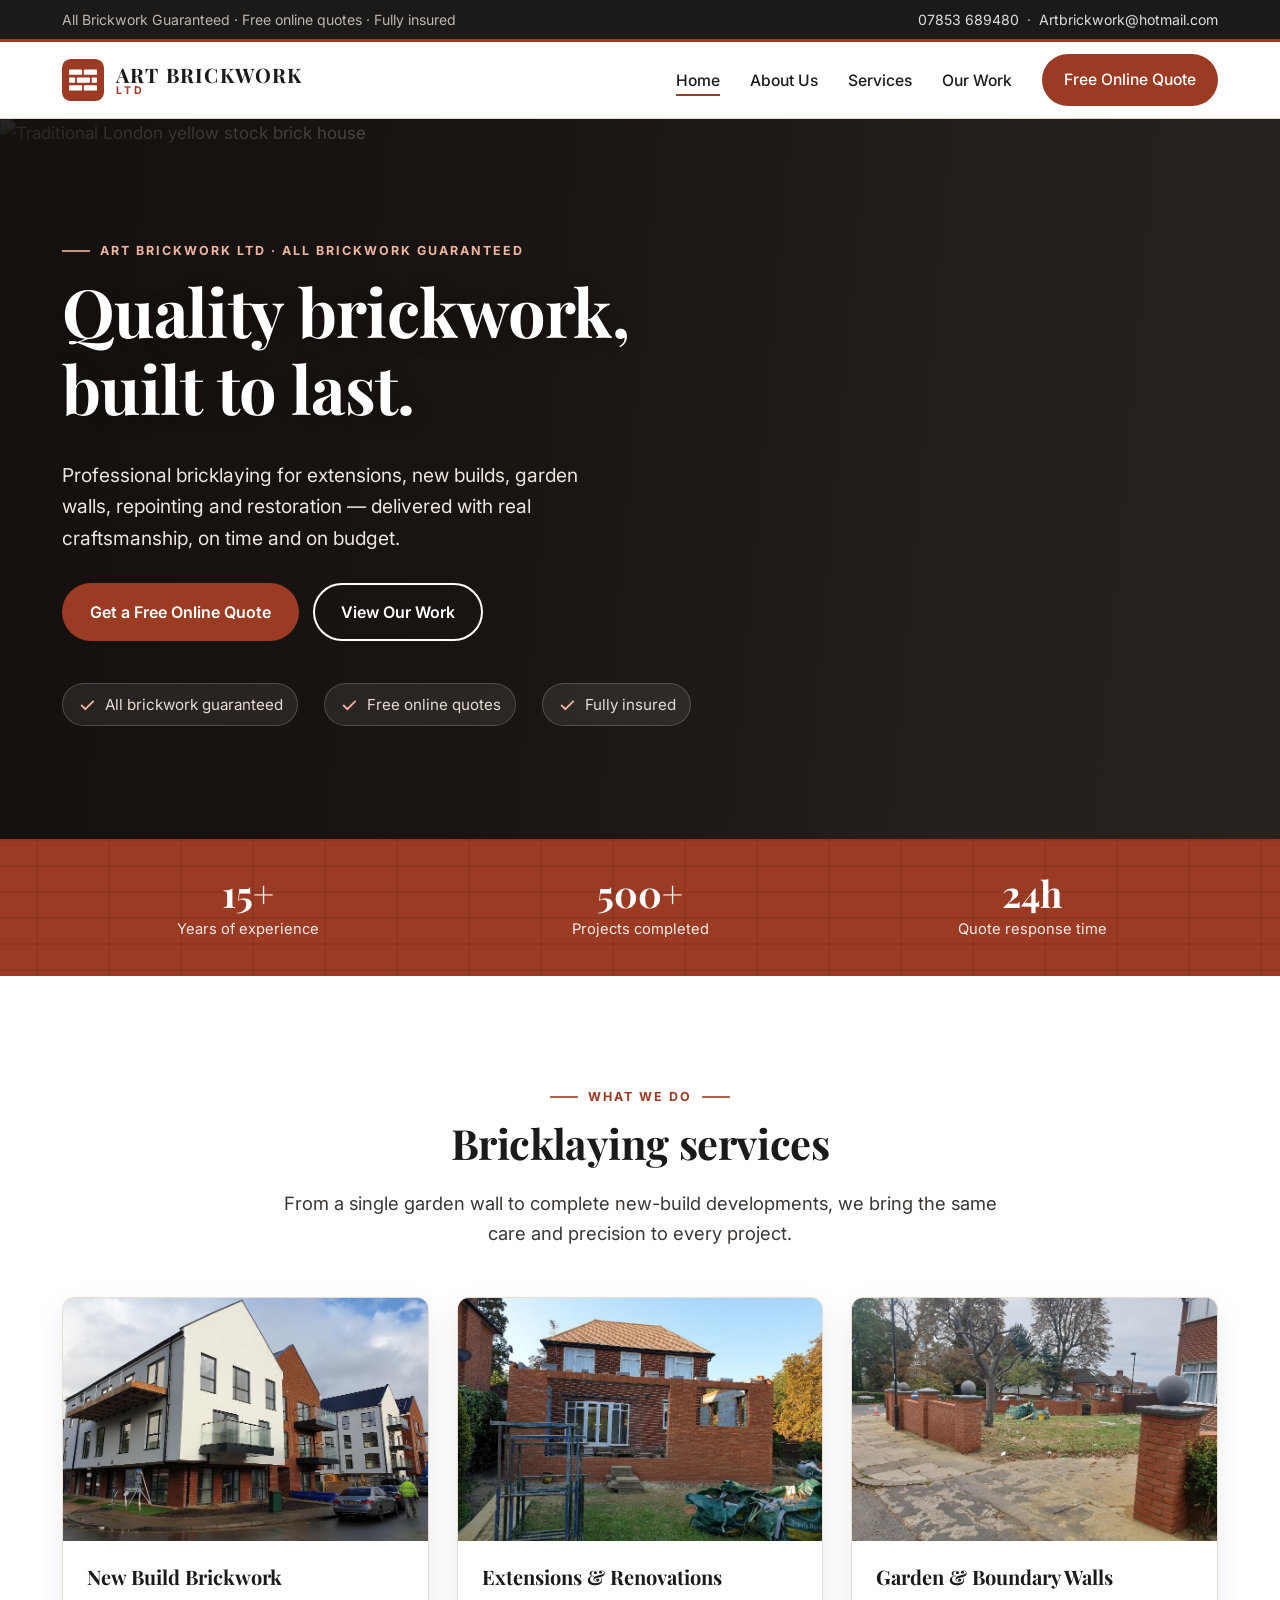
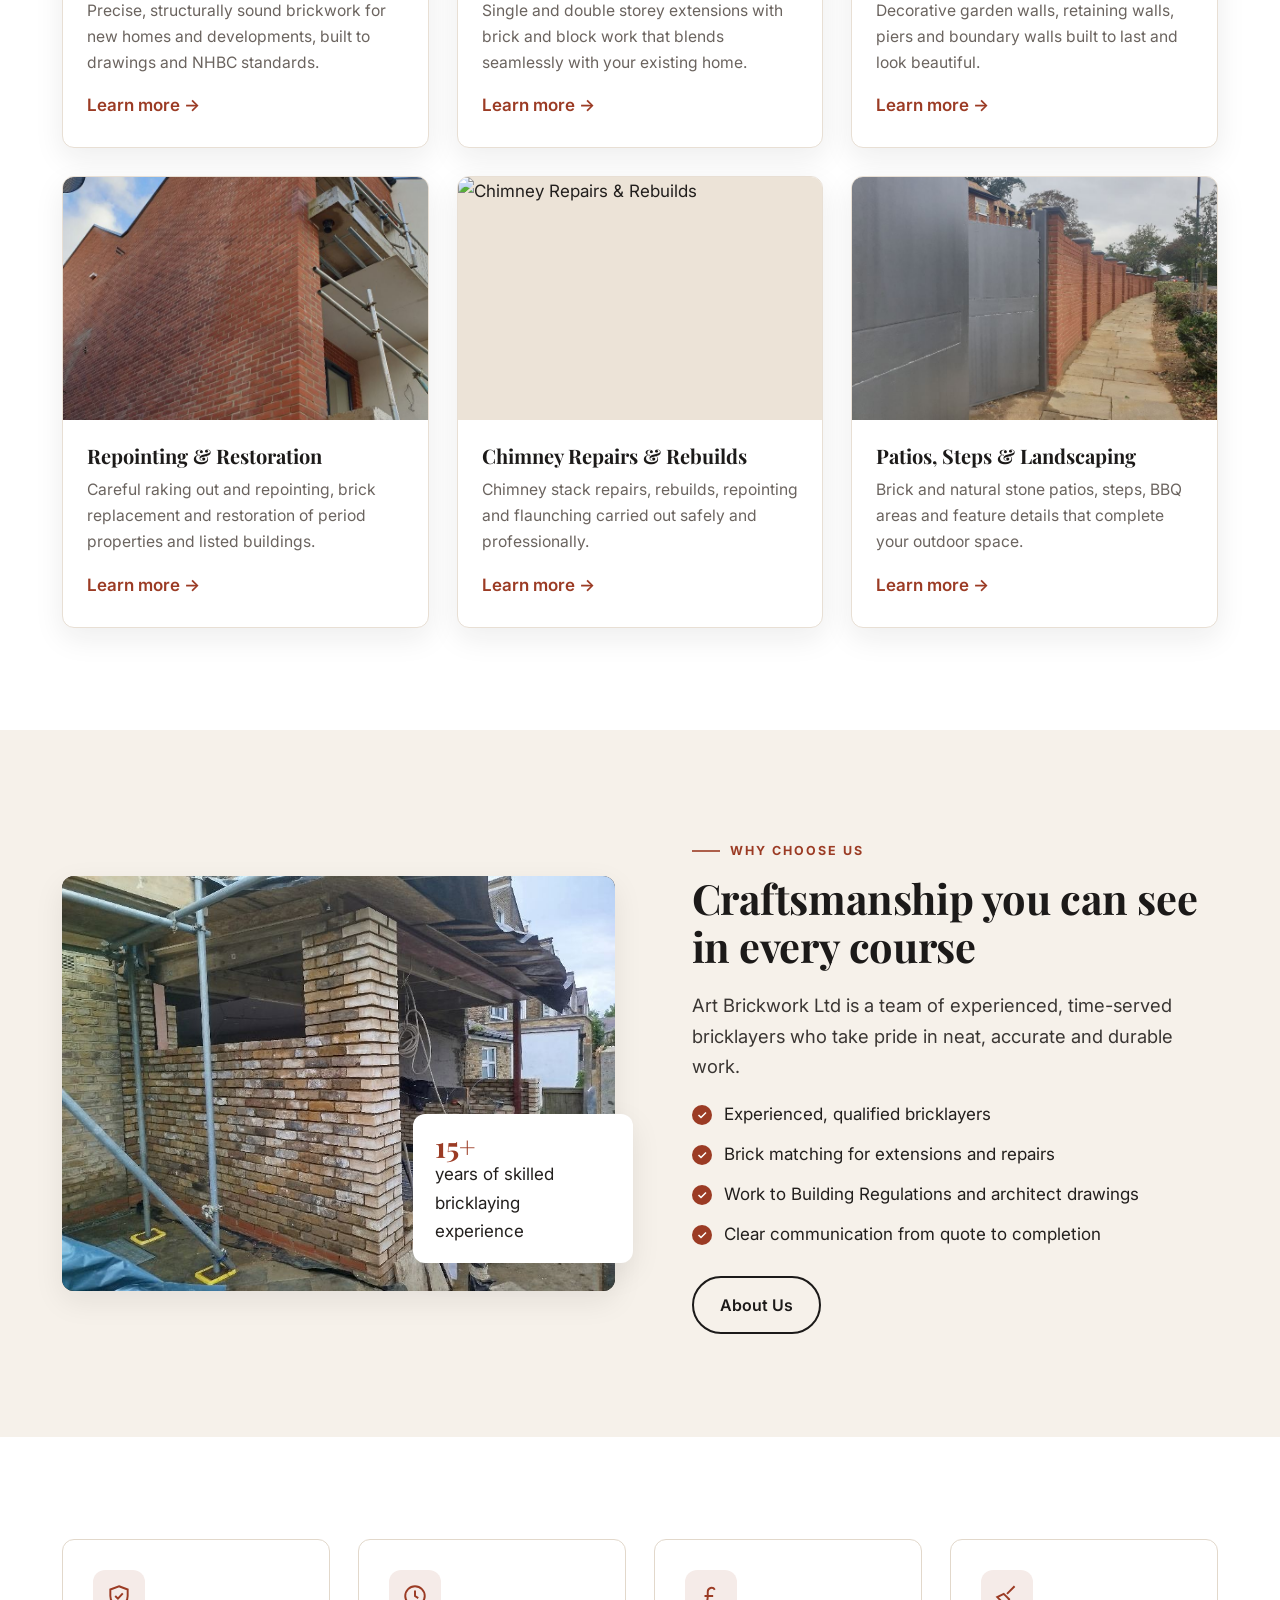
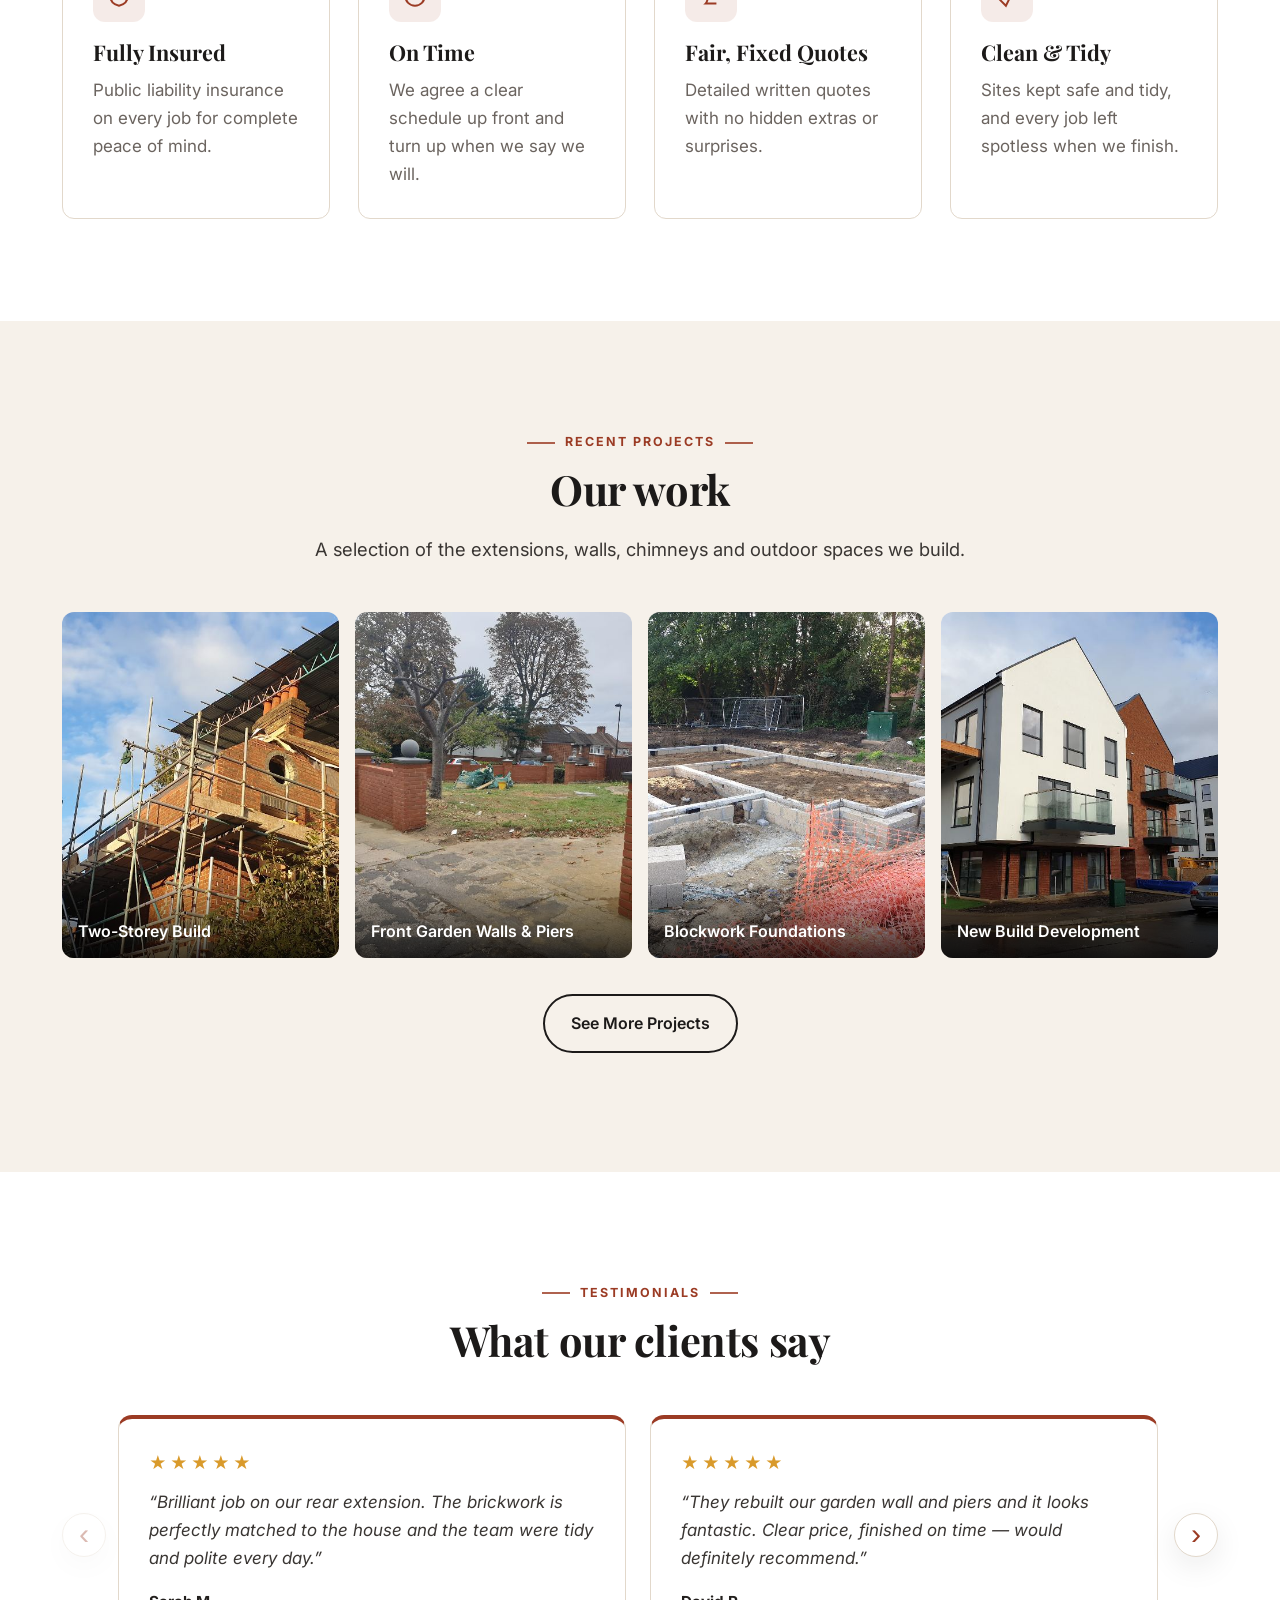
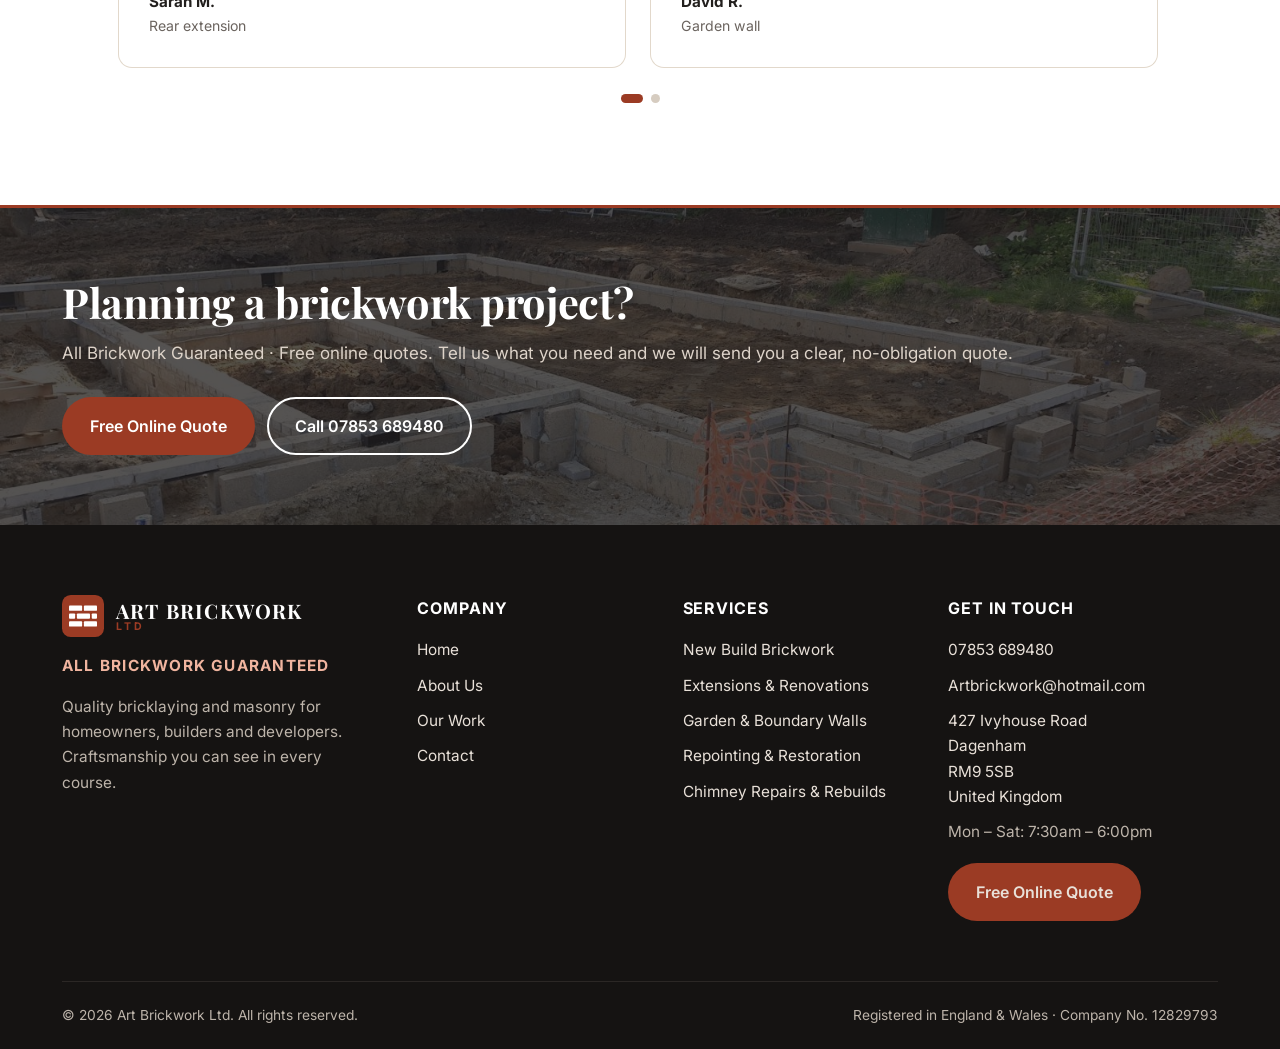
==== index.html @ 7a89a7da "New hero & social image, Why Choose Us photo, remove 100% insured, testimonials carousel" ====
<!DOCTYPE html>
<html lang="en-GB">
<head>
<meta charset="utf-8">
<meta name="viewport" content="width=device-width, initial-scale=1">
<title>Art Brickwork Ltd | Professional Bricklayers & Brickwork Contractors</title>
<meta name="description" content="Art Brickwork Ltd – professional bricklaying contractors for new builds, extensions, garden walls, repointing, chimneys and patios. Fully insured. Request a free quote today.">
<link rel="canonical" href="https://www.artbrickwork.co.uk/">
<meta property="og:type" content="website">
<meta property="og:title" content="Art Brickwork Ltd | Professional Bricklayers & Brickwork Contractors">
<meta property="og:description" content="Art Brickwork Ltd – professional bricklaying contractors for new builds, extensions, garden walls, repointing, chimneys and patios. Fully insured. Request a free quote today.">
<meta property="og:url" content="https://www.artbrickwork.co.uk/">
<meta property="og:image" content="https://www.artbrickwork.co.uk/assets/img/og-image.jpg">
<meta property="og:image:width" content="1200">
<meta property="og:image:height" content="630">
<meta property="og:image:alt" content="London yellow stock brick house – Art Brickwork Ltd">
<meta name="twitter:card" content="summary_large_image">
<meta name="twitter:title" content="Art Brickwork Ltd | Professional Bricklayers & Brickwork Contractors">
<meta name="twitter:description" content="Art Brickwork Ltd – professional bricklaying contractors for new builds, extensions, garden walls, repointing, chimneys and patios. Fully insured. Request a free quote today.">
<meta name="twitter:image" content="https://www.artbrickwork.co.uk/assets/img/og-image.jpg">
<meta name="theme-color" content="#9b3b24">
<link rel="icon" href="/favicon.svg" type="image/svg+xml">
<link rel="preconnect" href="https://fonts.googleapis.com">
<link rel="preconnect" href="https://fonts.gstatic.com" crossorigin>
<link rel="preconnect" href="https://images.unsplash.com">
<link href="https://fonts.googleapis.com/css2?family=Inter:wght@400;500;600;700;800&family=Playfair+Display:wght@600;700&display=swap" rel="stylesheet">
<link rel="stylesheet" href="/assets/css/style.css?v=5">
<script type="application/ld+json">{"@context": "https://schema.org", "@type": "HomeAndConstructionBusiness", "name": "Art Brickwork Ltd", "slogan": "All Brickwork Guaranteed", "url": "https://www.artbrickwork.co.uk/", "telephone": "+447853689480", "email": "Artbrickwork@hotmail.com", "image": "https://www.artbrickwork.co.uk/assets/img/og-image.jpg", "address": {"@type": "PostalAddress", "streetAddress": "427 Ivyhouse Road", "addressLocality": "Dagenham", "postalCode": "RM9 5SB", "addressCountry": "GB"}, "identifier": {"@type": "PropertyValue", "propertyID": "Company Registration Number", "value": "12829793"}}</script>
</head>
<body>
<a class="skip" href="#main">Skip to content</a>
<div class="topbar"><div class="container">
  <span class="hide-sm">All Brickwork Guaranteed · Free online quotes · Fully insured</span>
  <span><a href="tel:+447853689480">07853 689480</a> &nbsp;·&nbsp; <a href="mailto:Artbrickwork@hotmail.com">Artbrickwork@hotmail.com</a></span>
</div></div>
<header class="header"><div class="container">
  <a class="logo" href="/" aria-label="Art Brickwork Ltd – home"><svg class="logo-mark" viewBox="0 0 48 48" aria-hidden="true"><rect width="48" height="48" rx="10" fill="#9b3b24"/><g fill="#fff"><rect x="8" y="12" width="15" height="6" rx="1"/><rect x="25" y="12" width="15" height="6" rx="1"/><rect x="8" y="21" width="7" height="6" rx="1"/><rect x="17" y="21" width="15" height="6" rx="1"/><rect x="34" y="21" width="6" height="6" rx="1"/><rect x="8" y="30" width="15" height="6" rx="1"/><rect x="25" y="30" width="15" height="6" rx="1"/></g></svg><span class="logo-text"><b>ART BRICKWORK</b><small>LTD</small></span></a>
  <button class="menu-toggle" aria-label="Open menu" aria-expanded="false" aria-controls="nav"><span></span><span></span><span></span></button>
  <nav class="nav" id="nav" aria-label="Main"><ul><li><a href="/" aria-current="page">Home</a></li><li><a href="/about">About Us</a></li><li><a href="/services">Services</a></li><li><a href="/our-work">Our Work</a></li><li><a class="btn btn-primary" href="/contact">Free Online Quote</a></li></ul></nav>
</div></header>
<main id="main">
<section class="hero"><img class="bg" src="https://images.unsplash.com/photo-1626426535057-43d55f62993f?auto=format&fit=crop&w=2000&q=75" srcset="https://images.unsplash.com/photo-1626426535057-43d55f62993f?auto=format&fit=crop&w=800&q=75 800w, https://images.unsplash.com/photo-1626426535057-43d55f62993f?auto=format&fit=crop&w=2000&q=75 1600w" sizes="100vw" alt="Traditional London yellow stock brick house" fetchpriority="high">
<div class="container"><div class="hero-content">
  <span class="eyebrow">Art Brickwork Ltd · All Brickwork Guaranteed</span>
  <h1>Quality brickwork, built to last.</h1>
  <p>Professional bricklaying for extensions, new builds, garden walls, repointing and restoration — delivered with real craftsmanship, on time and on budget.</p>
  <div class="hero-actions"><a class="btn btn-primary" href="/contact">Get a Free Online Quote</a><a class="btn btn-outline" href="/our-work">View Our Work</a></div>
  <div class="hero-badges"><div><svg viewBox="0 0 24 24" fill="none" stroke="currentColor" stroke-width="2.2"><path d="M5 12l5 5L20 7"/></svg> All brickwork guaranteed</div><div><svg viewBox="0 0 24 24" fill="none" stroke="currentColor" stroke-width="2.2"><path d="M5 12l5 5L20 7"/></svg> Free online quotes</div><div><svg viewBox="0 0 24 24" fill="none" stroke="currentColor" stroke-width="2.2"><path d="M5 12l5 5L20 7"/></svg> Fully insured</div></div>
</div></div></section>

<section class="stats stats-3"><div class="container">
  <div><b>15+</b><span>Years of experience</span></div>
  <div><b>500+</b><span>Projects completed</span></div>
  <div><b>24h</b><span>Quote response time</span></div>
</div></section>

<section class="section"><div class="container">
  <div class="section-head"><span class="eyebrow">What we do</span><h2>Bricklaying services</h2><p class="lead">From a single garden wall to complete new-build developments, we bring the same care and precision to every project.</p></div>
  <div class="grid grid-3">
<article class="card reveal"><img src="/assets/img/work-01-sm.jpg" alt="New Build Brickwork" loading="lazy">
<div class="card-body"><h3>New Build Brickwork</h3><p>Precise, structurally sound brickwork for new homes and developments, built to drawings and NHBC standards.</p><a class="more" href="/services#new-build-brickwork">Learn more →</a></div></article>
<article class="card reveal"><img src="/assets/img/work-04-sm.jpg" alt="Extensions & Renovations" loading="lazy">
<div class="card-body"><h3>Extensions & Renovations</h3><p>Single and double storey extensions with brick and block work that blends seamlessly with your existing home.</p><a class="more" href="/services#extensions-renovations">Learn more →</a></div></article>
<article class="card reveal"><img src="/assets/img/work-11-sm.jpg" alt="Garden & Boundary Walls" loading="lazy">
<div class="card-body"><h3>Garden & Boundary Walls</h3><p>Decorative garden walls, retaining walls, piers and boundary walls built to last and look beautiful.</p><a class="more" href="/services#garden-boundary-walls">Learn more →</a></div></article>
<article class="card reveal"><img src="/assets/img/work-13-sm.jpg" alt="Repointing & Restoration" loading="lazy">
<div class="card-body"><h3>Repointing & Restoration</h3><p>Careful raking out and repointing, brick replacement and restoration of period properties and listed buildings.</p><a class="more" href="/services#repointing-restoration">Learn more →</a></div></article>
<article class="card reveal"><img src="https://images.unsplash.com/photo-1758907468817-62c2fcba1665?auto=format&fit=crop&w=800&q=75" alt="Chimney Repairs & Rebuilds" loading="lazy">
<div class="card-body"><h3>Chimney Repairs & Rebuilds</h3><p>Chimney stack repairs, rebuilds, repointing and flaunching carried out safely and professionally.</p><a class="more" href="/services#chimney-repairs-rebuilds">Learn more →</a></div></article>
<article class="card reveal"><img src="/assets/img/work-14-sm.jpg" alt="Patios, Steps & Landscaping" loading="lazy">
<div class="card-body"><h3>Patios, Steps & Landscaping</h3><p>Brick and natural stone patios, steps, BBQ areas and feature details that complete your outdoor space.</p><a class="more" href="/services#patios-steps-landscaping">Learn more →</a></div></article></div>
</div></section>

<section class="section alt"><div class="container split">
  <div class="split-media natural reveal"><img src="/assets/img/work-02.jpg" srcset="/assets/img/work-02-sm.jpg 800w, /assets/img/work-02.jpg 1600w" sizes="(max-width:900px) 100vw, 50vw" width="1600" height="1200" alt="London yellow stock brick extension and piers under construction by Art Brickwork Ltd" loading="lazy"><div class="float"><b>15+</b>years of skilled bricklaying experience</div></div>
  <div class="reveal"><span class="eyebrow">Why choose us</span><h2>Craftsmanship you can see in every course</h2>
    <p class="lead">Art Brickwork Ltd is a team of experienced, time-served bricklayers who take pride in neat, accurate and durable work.</p>
    <ul class="ticks"><li>Experienced, qualified bricklayers</li><li>Brick matching for extensions and repairs</li><li>Work to Building Regulations and architect drawings</li><li>Clear communication from quote to completion</li></ul>
    <a class="btn btn-dark" href="/about">About Us</a></div>
</div></section>

<section class="section"><div class="container">
  <div class="grid grid-4"><div class="icon-card reveal"><div class="icon"><svg viewBox="0 0 24 24" fill="none" stroke="currentColor" stroke-width="1.8"><path d="M12 3l8 3v6c0 5-3.5 8-8 9-4.5-1-8-4-8-9V6z"/><path d="M8.5 12l2.5 2.5 4.5-5"/></svg></div><h3>Fully Insured</h3><p>Public liability insurance on every job for complete peace of mind.</p></div><div class="icon-card reveal"><div class="icon"><svg viewBox="0 0 24 24" fill="none" stroke="currentColor" stroke-width="1.8"><circle cx="12" cy="12" r="9"/><path d="M12 7v5l3 2"/></svg></div><h3>On Time</h3><p>We agree a clear schedule up front and turn up when we say we will.</p></div><div class="icon-card reveal"><div class="icon"><svg viewBox="0 0 24 24" fill="none" stroke="currentColor" stroke-width="1.8"><path d="M17 19H7c2-2 2-4 2-7V8a3.5 3.5 0 016.5-1.8M6 12h8"/></svg></div><h3>Fair, Fixed Quotes</h3><p>Detailed written quotes with no hidden extras or surprises.</p></div><div class="icon-card reveal"><div class="icon"><svg viewBox="0 0 24 24" fill="none" stroke="currentColor" stroke-width="1.8"><path d="M19 3l-7 7M9 10l5 5-3 6-8-8z"/></svg></div><h3>Clean & Tidy</h3><p>Sites kept safe and tidy, and every job left spotless when we finish.</p></div></div>
</div></section>

<section class="section alt"><div class="container">
  <div class="section-head"><span class="eyebrow">Recent projects</span><h2>Our work</h2><p class="lead">A selection of the extensions, walls, chimneys and outdoor spaces we build.</p></div>
  <div class="gallery preview"><figure class="reveal"><img src="/assets/img/work-09-sm.jpg" alt="Two-Storey Build" loading="lazy"><figcaption>Two-Storey Build</figcaption></figure><figure class="reveal"><img src="/assets/img/work-11-sm.jpg" alt="Front Garden Walls & Piers" loading="lazy"><figcaption>Front Garden Walls & Piers</figcaption></figure><figure class="reveal"><img src="/assets/img/work-08-sm.jpg" alt="Blockwork Foundations" loading="lazy"><figcaption>Blockwork Foundations</figcaption></figure><figure class="reveal"><img src="/assets/img/work-01-sm.jpg" alt="New Build Development" loading="lazy"><figcaption>New Build Development</figcaption></figure></div>
  <p class="center" style="margin-top:36px"><a class="btn btn-dark" href="/our-work">See More Projects</a></p>
</div></section>

<section class="section"><div class="container">
  <div class="section-head"><span class="eyebrow">Testimonials</span><h2>What our clients say</h2></div>
  <div class="tslider reveal" aria-roledescription="carousel" aria-label="Client testimonials">
    <button class="ts-btn ts-prev" type="button" aria-label="Previous testimonial">&#8249;</button>
    <div class="ts-track" tabindex="0"><blockquote class="quote"><div class="stars">★★★★★</div><p>“Brilliant job on our rear extension. The brickwork is perfectly matched to the house and the team were tidy and polite every day.”</p><cite>Sarah M.<span>Rear extension</span></cite></blockquote><blockquote class="quote"><div class="stars">★★★★★</div><p>“They rebuilt our garden wall and piers and it looks fantastic. Clear price, finished on time — would definitely recommend.”</p><cite>David R.<span>Garden wall</span></cite></blockquote><blockquote class="quote"><div class="stars">★★★★★</div><p>“Excellent repointing on our Victorian terrace. Real attention to detail and great advice on lime mortar.”</p><cite>James & Claire T.<span>Repointing</span></cite></blockquote></div>
    <button class="ts-btn ts-next" type="button" aria-label="Next testimonial">&#8250;</button>
    <div class="ts-dots" aria-hidden="true"></div>
  </div>
</div></section>

<section class="cta"><img class="bg" src="/assets/img/work-08.jpg" alt="" loading="lazy">
<div class="container">
  <div><h2>Planning a brickwork project?</h2><p>All Brickwork Guaranteed · Free online quotes. Tell us what you need and we will send you a clear, no-obligation quote.</p></div>
  <div style="display:flex;gap:12px;flex-wrap:wrap"><a class="btn btn-primary" href="/contact">Free Online Quote</a><a class="btn btn-outline" href="tel:+447853689480">Call 07853 689480</a></div>
</div></section>
</main>
<footer class="footer"><div class="container">
  <div class="grid">
    <div><a class="logo" href="/"><svg class="logo-mark" viewBox="0 0 48 48" aria-hidden="true"><rect width="48" height="48" rx="10" fill="#9b3b24"/><g fill="#fff"><rect x="8" y="12" width="15" height="6" rx="1"/><rect x="25" y="12" width="15" height="6" rx="1"/><rect x="8" y="21" width="7" height="6" rx="1"/><rect x="17" y="21" width="15" height="6" rx="1"/><rect x="34" y="21" width="6" height="6" rx="1"/><rect x="8" y="30" width="15" height="6" rx="1"/><rect x="25" y="30" width="15" height="6" rx="1"/></g></svg><span class="logo-text"><b>ART BRICKWORK</b><small>LTD</small></span></a>
      <p><strong style="color:#f0b49f;letter-spacing:.08em">ALL BRICKWORK GUARANTEED</strong></p><p>Quality bricklaying and masonry for homeowners, builders and developers. Craftsmanship you can see in every course.</p></div>
    <div><h4>Company</h4><ul><li><a href="/">Home</a></li><li><a href="/about">About Us</a></li><li><a href="/our-work">Our Work</a></li><li><a href="/contact">Contact</a></li></ul></div>
    <div><h4>Services</h4><ul><li><a href="/services#new-build-brickwork">New Build Brickwork</a></li><li><a href="/services#extensions-renovations">Extensions & Renovations</a></li><li><a href="/services#garden-boundary-walls">Garden & Boundary Walls</a></li><li><a href="/services#repointing-restoration">Repointing & Restoration</a></li><li><a href="/services#chimney-repairs-rebuilds">Chimney Repairs & Rebuilds</a></li></ul></div>
    <div><h4>Get in touch</h4><ul>
      <li><a href="tel:+447853689480">07853 689480</a></li>
      <li><a href="mailto:Artbrickwork@hotmail.com">Artbrickwork@hotmail.com</a></li>
      <li><a href="https://www.google.com/maps/search/?api=1&query=427+Ivyhouse+Road+Dagenham+RM9+5SB" target="_blank" rel="noopener">427 Ivyhouse Road<br>Dagenham<br>RM9 5SB<br>United Kingdom</a></li>
      <li>Mon – Sat: 7:30am – 6:00pm</li>
      <li><a class="btn btn-primary" style="margin-top:8px" href="/contact">Free Online Quote</a></li></ul></div>
  </div>
  <div class="footer-bottom"><span>© <span data-year>2026</span> Art Brickwork Ltd. All rights reserved.</span><span>Registered in England &amp; Wales · Company No. 12829793</span></div>
</div></footer>
<a class="float-call" href="tel:+447853689480" aria-label="Call Art Brickwork"><svg width="20" height="20" viewBox="0 0 24 24" fill="none" stroke="currentColor" stroke-width="1.8"><path d="M5 4h4l2 5-2.5 1.5a11 11 0 005 5L15 13l5 2v4a2 2 0 01-2 2A16 16 0 013 6a2 2 0 012-2"/></svg> Call now</a>
<script src="/assets/js/main.js?v=5" defer></script>
</body>
</html>
---- assets/css/style.css ----
:root{
  --brick:#9b3b24;--brick-dark:#7a2c19;--brick-light:#c4593a;
  --ink:#1c1a19;--ink-2:#3a3633;--muted:#6b645f;
  --sand:#f6f1ea;--sand-2:#ece3d7;--line:#e2d8cb;--white:#fff;
  --radius:14px;--shadow:0 10px 30px rgba(28,26,25,.08);
  --max:1200px;
  --font:"Inter",system-ui,-apple-system,"Segoe UI",Roboto,Arial,sans-serif;
  --display:"Playfair Display",Georgia,"Times New Roman",serif;
}
*{box-sizing:border-box}
html{scroll-behavior:smooth}
body{margin:0;font-family:var(--font);color:var(--ink);background:var(--white);line-height:1.65;font-size:17px;-webkit-font-smoothing:antialiased}
img{max-width:100%;display:block}
a{color:var(--brick);text-decoration:none}
a:hover{color:var(--brick-dark)}
h1,h2,h3{font-family:var(--display);line-height:1.15;margin:0 0 .5em;color:var(--ink);font-weight:700}
h1{font-size:clamp(2.2rem,5vw,3.8rem)}
h2{font-size:clamp(1.8rem,3.4vw,2.6rem)}
h3{font-size:1.35rem}
p{margin:0 0 1em}
.container{width:100%;max-width:var(--max);margin:0 auto;padding:0 22px}
.section{padding:clamp(60px,8vw,110px) 0}
.section.alt{background:var(--sand)}
.eyebrow{display:inline-block;font-size:.78rem;letter-spacing:.16em;text-transform:uppercase;font-weight:700;color:var(--brick);margin-bottom:12px}
.lead{font-size:1.15rem;color:var(--ink-2)}
.center{text-align:center}
.section-head{max-width:720px;margin:0 auto 48px;text-align:center}
.skip{position:absolute;left:-999px;top:0;background:var(--ink);color:#fff;padding:10px 14px;z-index:999}
.skip:focus{left:10px}

/* Buttons */
.btn{display:inline-flex;align-items:center;justify-content:center;gap:8px;padding:14px 26px;border-radius:999px;font-weight:600;font-size:1rem;border:2px solid transparent;cursor:pointer;transition:.2s;font-family:inherit}
.btn-primary{background:var(--brick);color:#fff}
.btn-primary:hover{background:var(--brick-dark);color:#fff;transform:translateY(-1px)}
.btn-outline{border-color:currentColor;color:#fff}
.btn-outline:hover{background:#fff;color:var(--ink)}
.btn-dark{border-color:var(--ink);color:var(--ink)}
.btn-dark:hover{background:var(--ink);color:#fff}

/* Top bar + header */
.topbar{background:var(--ink);color:#d9d2ca;font-size:.88rem}
.topbar .container{display:flex;justify-content:space-between;align-items:center;gap:16px;padding-top:8px;padding-bottom:8px;flex-wrap:wrap}
.topbar a{color:#fff}
.topbar span{opacity:.85}
.header{position:sticky;top:0;z-index:50;background:rgba(255,255,255,.96);backdrop-filter:blur(8px);border-bottom:1px solid var(--line)}
.header .container{display:flex;align-items:center;justify-content:space-between;height:76px}
.logo{display:flex;align-items:center;gap:12px;color:var(--ink);font-weight:800;letter-spacing:.04em}
.logo:hover{color:var(--ink)}
.logo-mark{width:42px;height:42px;flex:none}
.logo-text{display:flex;flex-direction:column;line-height:1.05}
.logo-text b{font-family:var(--display);font-size:1.25rem;letter-spacing:.06em}
.logo-text small{font-size:.66rem;letter-spacing:.3em;color:var(--brick);font-weight:700}
.nav ul{list-style:none;margin:0;padding:0;display:flex;align-items:center;gap:30px}
.nav a{color:var(--ink);font-weight:500;font-size:.98rem;position:relative}
.nav a:not(.btn)::after{content:"";position:absolute;left:0;bottom:-6px;width:0;height:2px;background:var(--brick);transition:.25s}
.nav a:not(.btn):hover::after,.nav a[aria-current="page"]::after{width:100%}
.nav .btn{padding:11px 20px;color:#fff}
.menu-toggle{display:none;background:none;border:0;padding:8px;cursor:pointer}
.menu-toggle span{display:block;width:26px;height:2px;background:var(--ink);margin:6px 0;transition:.25s}

/* Hero */
.hero{position:relative;min-height:min(88vh,760px);display:flex;align-items:center;color:#fff;overflow:hidden;background:#2a2421}
.hero img.bg{position:absolute;inset:0;width:100%;height:100%;object-fit:cover;object-position:60% 78%}
.hero::after{content:"";position:absolute;inset:0;background:linear-gradient(100deg,rgba(20,16,14,.85) 0%,rgba(20,16,14,.55) 40%,rgba(20,16,14,.05) 100%)}
.hero .container{position:relative;z-index:2}
.hero-content{max-width:680px;padding:80px 0}
.hero h1{color:#fff}
.hero .eyebrow{color:#f0b49f}
.hero p{font-size:1.2rem;color:#eee6de;max-width:560px}
.hero-actions{display:flex;gap:14px;flex-wrap:wrap;margin-top:28px}
.hero-badges{display:flex;gap:26px;flex-wrap:wrap;margin-top:42px;font-size:.95rem;color:#e7ddd3}
.hero-badges div{display:flex;align-items:center;gap:8px}
.hero-badges svg{width:20px;height:20px;color:#f0b49f}

.page-hero{position:relative;padding:120px 0 90px;color:#fff;background:#2a2421;overflow:hidden}
.page-hero img.bg{position:absolute;inset:0;width:100%;height:100%;object-fit:cover;object-position:center 45%}
.page-hero::after{content:"";position:absolute;inset:0;background:linear-gradient(180deg,rgba(20,16,14,.55),rgba(20,16,14,.82))}
.page-hero .container{position:relative;z-index:2}
.page-hero h1{color:#fff;margin-bottom:.3em}
.page-hero p{color:#e7ddd3;font-size:1.15rem;max-width:620px}
.crumbs{font-size:.9rem;color:#d4c8bc;margin-bottom:12px}
.crumbs a{color:#fff}

/* Stats strip */
.stats{background:var(--brick);color:#fff}
.stats .container{display:grid;grid-template-columns:repeat(4,1fr);gap:20px;padding-top:34px;padding-bottom:34px;text-align:center}
.stats b{display:block;font-family:var(--display);font-size:2.1rem;line-height:1.1}
.stats span{font-size:.92rem;opacity:.9}

/* Grids & cards */
.grid{display:grid;gap:28px}
.grid-2{grid-template-columns:repeat(2,1fr)}
.grid-3{grid-template-columns:repeat(3,1fr)}
.grid-4{grid-template-columns:repeat(4,1fr)}
.card{background:#fff;border-radius:var(--radius);overflow:hidden;box-shadow:var(--shadow);border:1px solid var(--line);display:flex;flex-direction:column;transition:.25s}
.card:hover{transform:translateY(-4px);box-shadow:0 18px 40px rgba(28,26,25,.12)}
.card img{aspect-ratio:4/3;object-fit:cover;object-position:center 60%;width:100%;background:var(--sand-2)}
.card-body{padding:24px 24px 28px;display:flex;flex-direction:column;flex:1}
.card-body p{color:var(--muted);font-size:.98rem}
.card-body .more{margin-top:auto;font-weight:600}
.icon-card{background:#fff;border:1px solid var(--line);border-radius:var(--radius);padding:30px}
.icon{width:52px;height:52px;border-radius:12px;background:rgba(155,59,36,.1);color:var(--brick);display:grid;place-items:center;margin-bottom:18px}
.icon svg{width:26px;height:26px}
.icon-card p{color:var(--muted);margin:0}

.split{display:grid;grid-template-columns:1.05fr 1fr;gap:clamp(30px,6vw,80px);align-items:center}
.split.reverse .split-media{order:2}
.split-media{position:relative}
.split-media img{border-radius:var(--radius);aspect-ratio:4/5;object-fit:cover;width:100%;box-shadow:var(--shadow)}
.split-media .float{position:absolute;right:-18px;bottom:28px;background:#fff;border-radius:12px;padding:18px 22px;box-shadow:var(--shadow);max-width:220px}
.split-media .float b{font-family:var(--display);font-size:1.8rem;color:var(--brick);display:block;line-height:1}
.ticks{list-style:none;padding:0;margin:18px 0 28px}
.ticks li{position:relative;padding-left:32px;margin-bottom:12px}
.ticks li::before{content:"";position:absolute;left:0;top:5px;width:20px;height:20px;border-radius:50%;background:var(--brick) url("data:image/svg+xml,%3Csvg xmlns='http://www.w3.org/2000/svg' viewBox='0 0 24 24' fill='none' stroke='white' stroke-width='3'%3E%3Cpath d='M5 12l5 5L20 7'/%3E%3C/svg%3E") center/12px no-repeat}

/* Steps */
.steps{counter-reset:s}
.step{position:relative;padding:28px;border-radius:var(--radius);background:#fff;border:1px solid var(--line)}
.step::before{counter-increment:s;content:"0" counter(s);font-family:var(--display);font-size:2.4rem;color:var(--brick);opacity:.25;position:absolute;right:22px;top:12px}
.step h3{font-size:1.15rem}
.step p{color:var(--muted);margin:0;font-size:.97rem}

/* Gallery */
.filters{display:flex;flex-wrap:wrap;gap:10px;justify-content:center;margin-bottom:36px}
.filters button{border:1px solid var(--line);background:#fff;padding:10px 18px;border-radius:999px;font:inherit;font-size:.95rem;cursor:pointer;color:var(--ink-2)}
.filters button.active,.filters button:hover{background:var(--ink);color:#fff;border-color:var(--ink)}
.gallery{display:grid;grid-template-columns:repeat(3,1fr);gap:18px}
.gallery figure{margin:0;position:relative;border-radius:12px;overflow:hidden;cursor:zoom-in;background:var(--sand-2)}
.gallery img{width:100%;aspect-ratio:4/3;object-fit:cover;transition:transform .5s}
.gallery figure:hover img{transform:scale(1.05)}
.gallery figcaption{position:absolute;left:0;right:0;bottom:0;padding:40px 16px 14px;color:#fff;background:linear-gradient(transparent,rgba(0,0,0,.75));font-weight:600;font-size:.95rem}
.gallery figcaption small{display:block;font-weight:400;opacity:.85}
.gallery figure.hide{display:none}
.lightbox{position:fixed;inset:0;background:rgba(10,8,7,.92);display:none;align-items:center;justify-content:center;z-index:200;padding:20px}
.lightbox.open{display:flex}
.lightbox img{max-height:86vh;border-radius:8px}
.lightbox button{position:absolute;top:16px;right:20px;background:none;border:0;color:#fff;font-size:2.4rem;cursor:pointer;line-height:1}

/* Testimonials */
.quote{background:#fff;border:1px solid var(--line);border-radius:var(--radius);padding:30px}
.quote .stars{color:#d99a2b;letter-spacing:3px;margin-bottom:10px}
.quote p{font-style:italic;color:var(--ink-2)}
.quote cite{font-style:normal;font-weight:700;font-size:.95rem}
.quote cite span{display:block;font-weight:400;color:var(--muted);font-size:.88rem}

/* CTA */
.cta{position:relative;color:#fff;background:var(--ink);overflow:hidden}
.cta img.bg{position:absolute;inset:0;width:100%;height:100%;object-fit:cover;opacity:.25}
.cta .container{position:relative;display:flex;align-items:center;justify-content:space-between;gap:30px;flex-wrap:wrap;padding-top:70px;padding-bottom:70px}
.cta h2{color:#fff;margin:0 0 .3em}
.cta p{color:#ddd3c9;margin:0}

/* Contact */
.contact-grid{display:grid;grid-template-columns:1fr 1.35fr;gap:40px;align-items:start}
.info-list{list-style:none;padding:0;margin:24px 0 0}
.info-list li{display:flex;gap:16px;align-items:flex-start;padding:18px 0;border-bottom:1px solid var(--line)}
.info-list .icon{margin:0;width:46px;height:46px;flex:none}
.info-list b{display:block;font-size:.85rem;text-transform:uppercase;letter-spacing:.1em;color:var(--muted)}
.info-list a,.info-list span{font-size:1.1rem;color:var(--ink);font-weight:600}
.form-card{background:#fff;border-radius:var(--radius);padding:clamp(24px,4vw,40px);box-shadow:var(--shadow);border:1px solid var(--line)}
.form-row{display:grid;grid-template-columns:1fr 1fr;gap:18px}
.field{margin-bottom:18px;display:flex;flex-direction:column}
.field label{font-weight:600;font-size:.92rem;margin-bottom:6px}
.field input,.field select,.field textarea{font:inherit;font-size:1rem;padding:13px 14px;border:1px solid #d6cbbd;border-radius:10px;background:#fffdfa;color:var(--ink);width:100%}
.field input:focus,.field select:focus,.field textarea:focus{outline:2px solid rgba(155,59,36,.35);border-color:var(--brick)}
.field textarea{min-height:130px;resize:vertical}
.check{display:flex;gap:10px;align-items:flex-start;font-size:.92rem;color:var(--muted);margin-bottom:20px}
.check input{margin-top:5px}
.form-note{font-size:.88rem;color:var(--muted);margin-top:12px}
.form-status{margin-top:16px;padding:14px 16px;border-radius:10px;display:none}
.form-status.ok{display:block;background:#e9f6ec;color:#1f6b35}
.form-status.err{display:block;background:#fbeaea;color:#8a2222}
.hp{position:absolute;left:-5000px}
.map{border:0;width:100%;height:320px;border-radius:var(--radius);filter:grayscale(.2)}

/* FAQ */
.faq details{background:#fff;border:1px solid var(--line);border-radius:12px;padding:18px 22px;margin-bottom:12px}
.faq summary{cursor:pointer;font-weight:600;list-style:none;display:flex;justify-content:space-between;gap:20px}
.faq summary::after{content:"+";color:var(--brick);font-size:1.4rem;line-height:1}
.faq details[open] summary::after{content:"–"}
.faq details p{margin:12px 0 0;color:var(--muted)}

/* Footer */
.footer{background:#151312;color:#bdb4aa;padding:70px 0 0;font-size:.96rem}
.footer .grid{grid-template-columns:1.4fr 1fr 1fr 1.2fr;gap:40px}
.footer h4{color:#fff;font-size:1rem;margin:0 0 16px;letter-spacing:.06em;text-transform:uppercase;font-family:var(--font)}
.footer ul{list-style:none;padding:0;margin:0}
.footer li{margin-bottom:10px}
.footer a{color:#e8e0d8}
.footer a:hover{color:#fff}
.footer .logo{color:#fff;margin-bottom:16px}
.footer-bottom{border-top:1px solid #2b2725;margin-top:50px;padding:22px 0;font-size:.86rem;display:flex;justify-content:space-between;gap:12px;flex-wrap:wrap}

.float-call{position:fixed;right:18px;bottom:18px;z-index:60;display:none;background:var(--brick);color:#fff;border-radius:999px;padding:14px 18px;box-shadow:0 10px 24px rgba(0,0,0,.25);font-weight:600}
.float-call:hover{color:#fff}

.reveal{opacity:0;transform:translateY(22px);transition:opacity .7s ease,transform .7s ease}
.reveal.in{opacity:1;transform:none}
@media (prefers-reduced-motion:reduce){.reveal{opacity:1;transform:none;transition:none}html{scroll-behavior:auto}}

/* Responsive */
@media (max-width:1024px){
  .grid-4{grid-template-columns:repeat(2,1fr)}
  .footer .grid{grid-template-columns:1fr 1fr}
  .split-media .float{right:12px}
}
@media (max-width:860px){
  .menu-toggle{display:block}
  .nav{position:absolute;top:100%;left:0;right:0;background:#fff;border-bottom:1px solid var(--line);max-height:0;overflow:hidden;transition:max-height .3s ease;box-shadow:0 20px 30px rgba(0,0,0,.08)}
  .nav.open{max-height:520px}
  .nav ul{flex-direction:column;align-items:stretch;gap:0;padding:10px 22px 24px}
  .nav li a{display:block;padding:14px 0;border-bottom:1px solid var(--line)}
  .nav li:last-child a{border:0;margin-top:14px;text-align:center}
  .nav a:not(.btn)::after{display:none}
  .menu-toggle.open span:nth-child(1){transform:translateY(8px) rotate(45deg)}
  .menu-toggle.open span:nth-child(2){opacity:0}
  .menu-toggle.open span:nth-child(3){transform:translateY(-8px) rotate(-45deg)}
  .grid-3,.gallery{grid-template-columns:repeat(2,1fr)}
  .split,.contact-grid{grid-template-columns:1fr}
  .split.reverse .split-media{order:0}
  .split-media img{aspect-ratio:4/3}
  .hero img.bg{object-position:70% 70%}
  .hero::after{background:linear-gradient(180deg,rgba(20,16,14,.5) 0%,rgba(20,16,14,.68) 50%,rgba(20,16,14,.86) 100%)}
  .stats .container{grid-template-columns:repeat(2,1fr)}
  .float-call{display:inline-flex}
  .topbar .hide-sm{display:none}
}
@media (max-width:560px){
  body{font-size:16px}
  .grid-2,.grid-3,.grid-4,.form-row{grid-template-columns:1fr}
  .gallery{grid-template-columns:1fr 1fr;gap:10px}
  .gallery img{aspect-ratio:1/1}
  .gallery figcaption{font-size:.82rem;padding:30px 10px 10px}
  .gallery figcaption small{display:none}
  .footer .grid{grid-template-columns:1fr}
  .hero-actions .btn{width:100%}
  .cta .btn{width:100%}
  .topbar .container{justify-content:center}
}

/* ===== Visual polish v4 ===== */
body{color:#221f1d}
h1,h2{letter-spacing:-.01em}
.eyebrow{display:inline-flex;align-items:center;gap:10px}
.eyebrow::before{content:"";width:28px;height:2px;background:currentColor;opacity:.8}
.section-head .eyebrow::after{content:"";width:28px;height:2px;background:currentColor;opacity:.8}
.header{box-shadow:0 1px 0 rgba(0,0,0,.04)}
.topbar{border-bottom:3px solid var(--brick)}

/* Hero: real project photo, readable text */
.hero{min-height:min(86vh,720px)}
.hero img.bg{object-position:50% 42%}
.hero::after{background:linear-gradient(95deg,rgba(18,14,12,.9) 0%,rgba(18,14,12,.72) 38%,rgba(18,14,12,.25) 72%,rgba(18,14,12,.1) 100%)}
.hero h1{font-size:clamp(2.4rem,5.2vw,4.2rem);text-shadow:0 2px 18px rgba(0,0,0,.25)}
.hero-badges div{background:rgba(255,255,255,.08);border:1px solid rgba(255,255,255,.18);padding:8px 14px;border-radius:999px;backdrop-filter:blur(4px)}

/* Stats strip with subtle brick coursing */
.stats{background-color:var(--brick);background-image:
  linear-gradient(rgba(0,0,0,.08) 2px,transparent 2px),
  linear-gradient(90deg,rgba(0,0,0,.08) 2px,transparent 2px);
  background-size:72px 26px,72px 52px;background-position:0 0,36px 26px}
.stats b{font-size:2.3rem}

/* Cards */
.card{border-radius:12px;border-color:#e8dfd4}
.card img{aspect-ratio:3/2}
.card-body h3{font-size:1.25rem}
.icon-card{border-radius:12px;transition:.25s}
.icon-card:hover{border-color:var(--brick);box-shadow:var(--shadow)}

/* Split images: never crop the hands photo */
.split-media img{border-radius:12px}
.split-media.natural img{aspect-ratio:auto;height:auto;object-fit:contain;background:#1c1816}

/* Recent projects preview: four balanced tiles */
.gallery.preview{grid-template-columns:repeat(4,1fr);gap:16px}
.gallery.preview img{aspect-ratio:4/5}
.gallery figure{border-radius:12px}
.gallery figcaption{font-size:1rem}

/* Page heroes */
.page-hero{padding:130px 0 96px}
.page-hero::after{background:linear-gradient(180deg,rgba(18,14,12,.45),rgba(18,14,12,.85))}

/* Quotes & CTA */
.quote{border-top:4px solid var(--brick)}
.cta{border-top:3px solid var(--brick)}

@media (max-width:1024px){
  .gallery.preview{grid-template-columns:repeat(2,1fr)}
  .gallery.preview img{aspect-ratio:4/3}
}
@media (max-width:860px){
  .hero{min-height:auto}
  .hero img.bg{object-position:58% 50%}
  .hero::after{background:linear-gradient(180deg,rgba(18,14,12,.55) 0%,rgba(18,14,12,.7) 55%,rgba(18,14,12,.88) 100%)}
  .hero-badges{gap:10px}
  .page-hero{padding:110px 0 70px}
}
@media (max-width:560px){
  .gallery.preview{gap:10px}
  .gallery.preview img{aspect-ratio:1/1}
  .hero-badges div{font-size:.88rem;padding:6px 12px}
  .stats b{font-size:1.9rem}
}

/* v5: 3-item stats strip */
.stats.stats-3 .container{grid-template-columns:repeat(3,1fr)}
@media (max-width:560px){.stats.stats-3 .container{gap:10px}.stats.stats-3 b{font-size:1.6rem}.stats.stats-3 span{font-size:.8rem}}

/* v5: testimonials carousel */
.tslider{position:relative;padding:0 56px}
.ts-track{display:flex;gap:24px;overflow-x:auto;scroll-snap-type:x mandatory;scroll-behavior:smooth;-webkit-overflow-scrolling:touch;scrollbar-width:none;padding:4px 2px 8px}
.ts-track::-webkit-scrollbar{display:none}
.ts-track .quote{flex:0 0 calc((100% - 24px)/2);scroll-snap-align:start;margin:0;display:flex;flex-direction:column}
.ts-track .quote cite{margin-top:auto}
.ts-btn{position:absolute;top:calc(50% - 22px);transform:translateY(-50%);width:44px;height:44px;border-radius:50%;border:1px solid var(--line);background:#fff;color:var(--brick);font-size:1.9rem;line-height:1;cursor:pointer;box-shadow:var(--shadow);display:flex;align-items:center;justify-content:center;padding:0 0 4px}
.ts-btn:hover{background:var(--brick);color:#fff}
.ts-btn:disabled{opacity:.35;cursor:default;background:#fff;color:var(--brick)}
.ts-prev{left:0}.ts-next{right:0}
.ts-dots{display:flex;justify-content:center;gap:8px;margin-top:18px}
.ts-dots button{width:9px;height:9px;border-radius:50%;border:0;padding:0;background:#d6ccc0;cursor:pointer}
.ts-dots button.on{background:var(--brick);width:22px;border-radius:5px}
@media (max-width:760px){
  .tslider{padding:0}
  .ts-track{gap:14px}
  .ts-track .quote{flex-basis:100%}
  .ts-btn{top:auto;bottom:-6px;transform:none;width:40px;height:40px}
  .ts-prev{left:calc(50% - 110px)}.ts-next{right:calc(50% - 110px)}
  .ts-dots{margin-top:22px;min-height:28px;align-items:center}
}
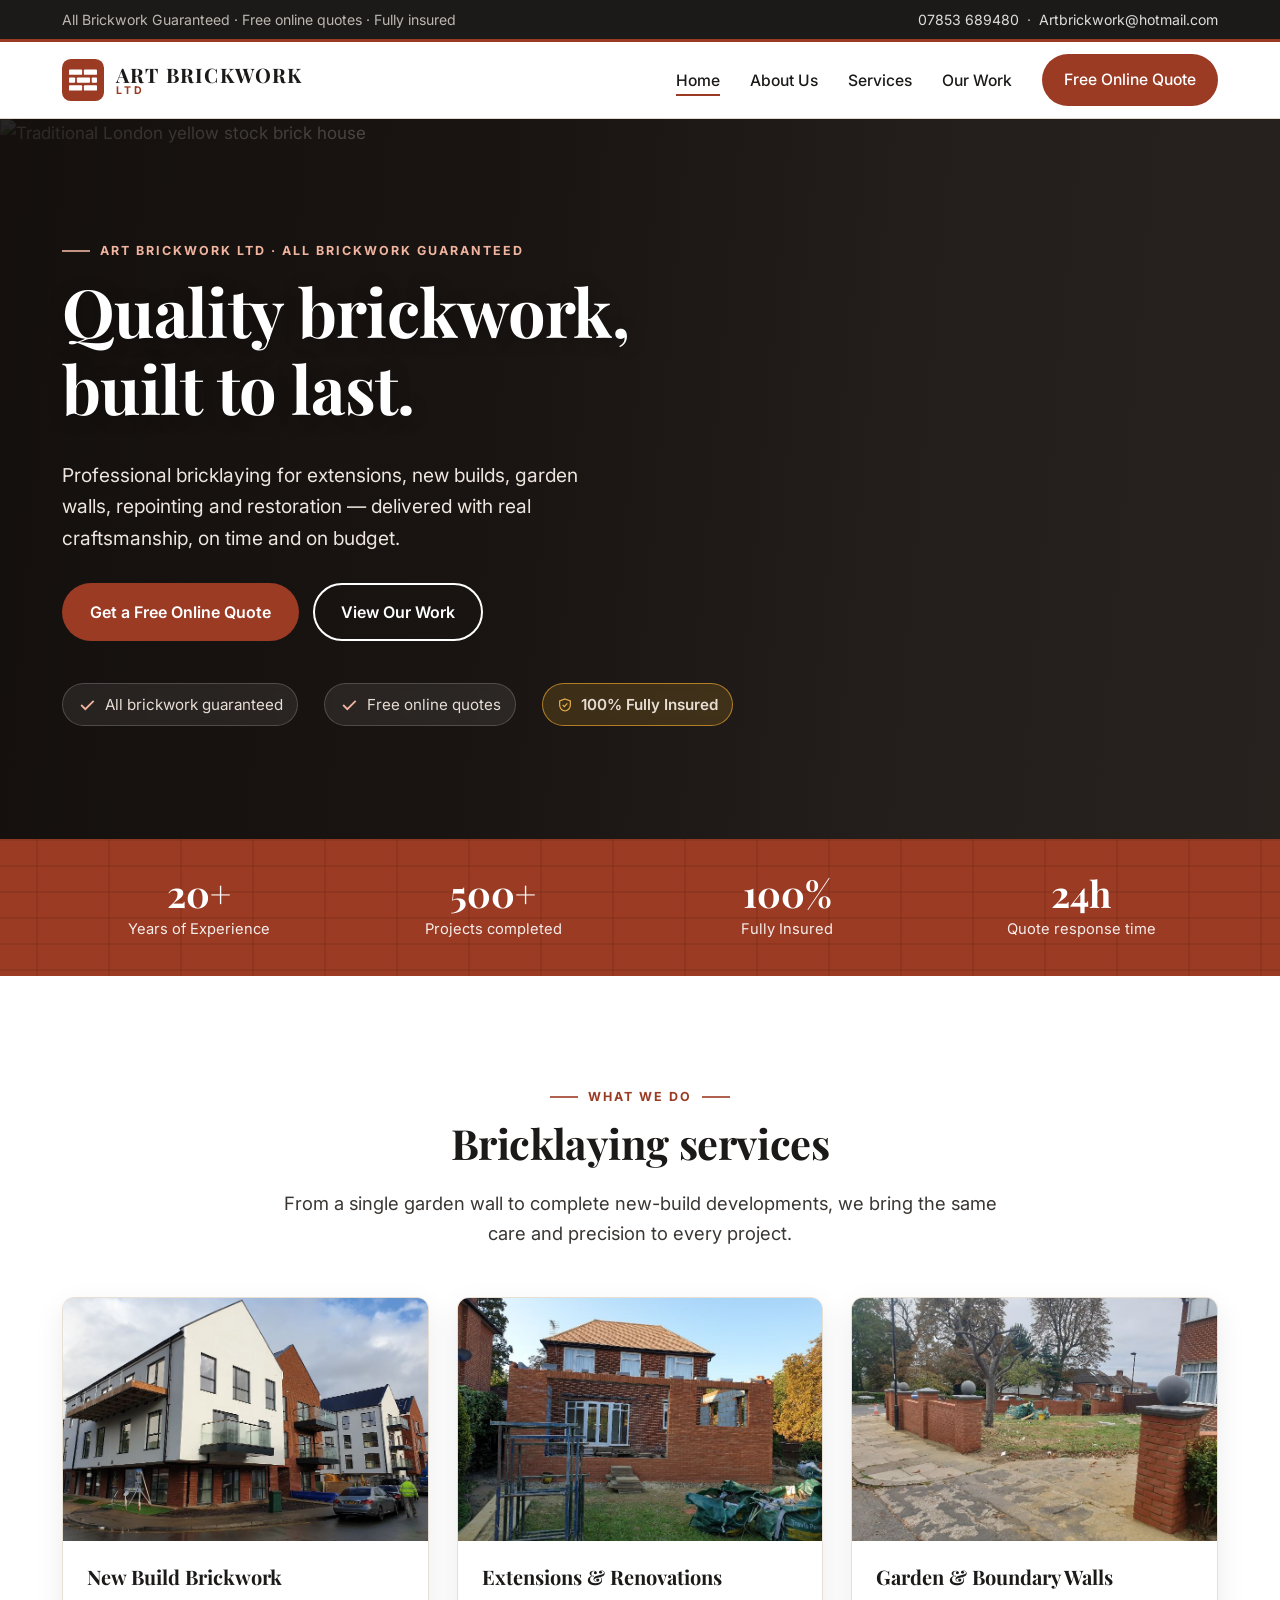
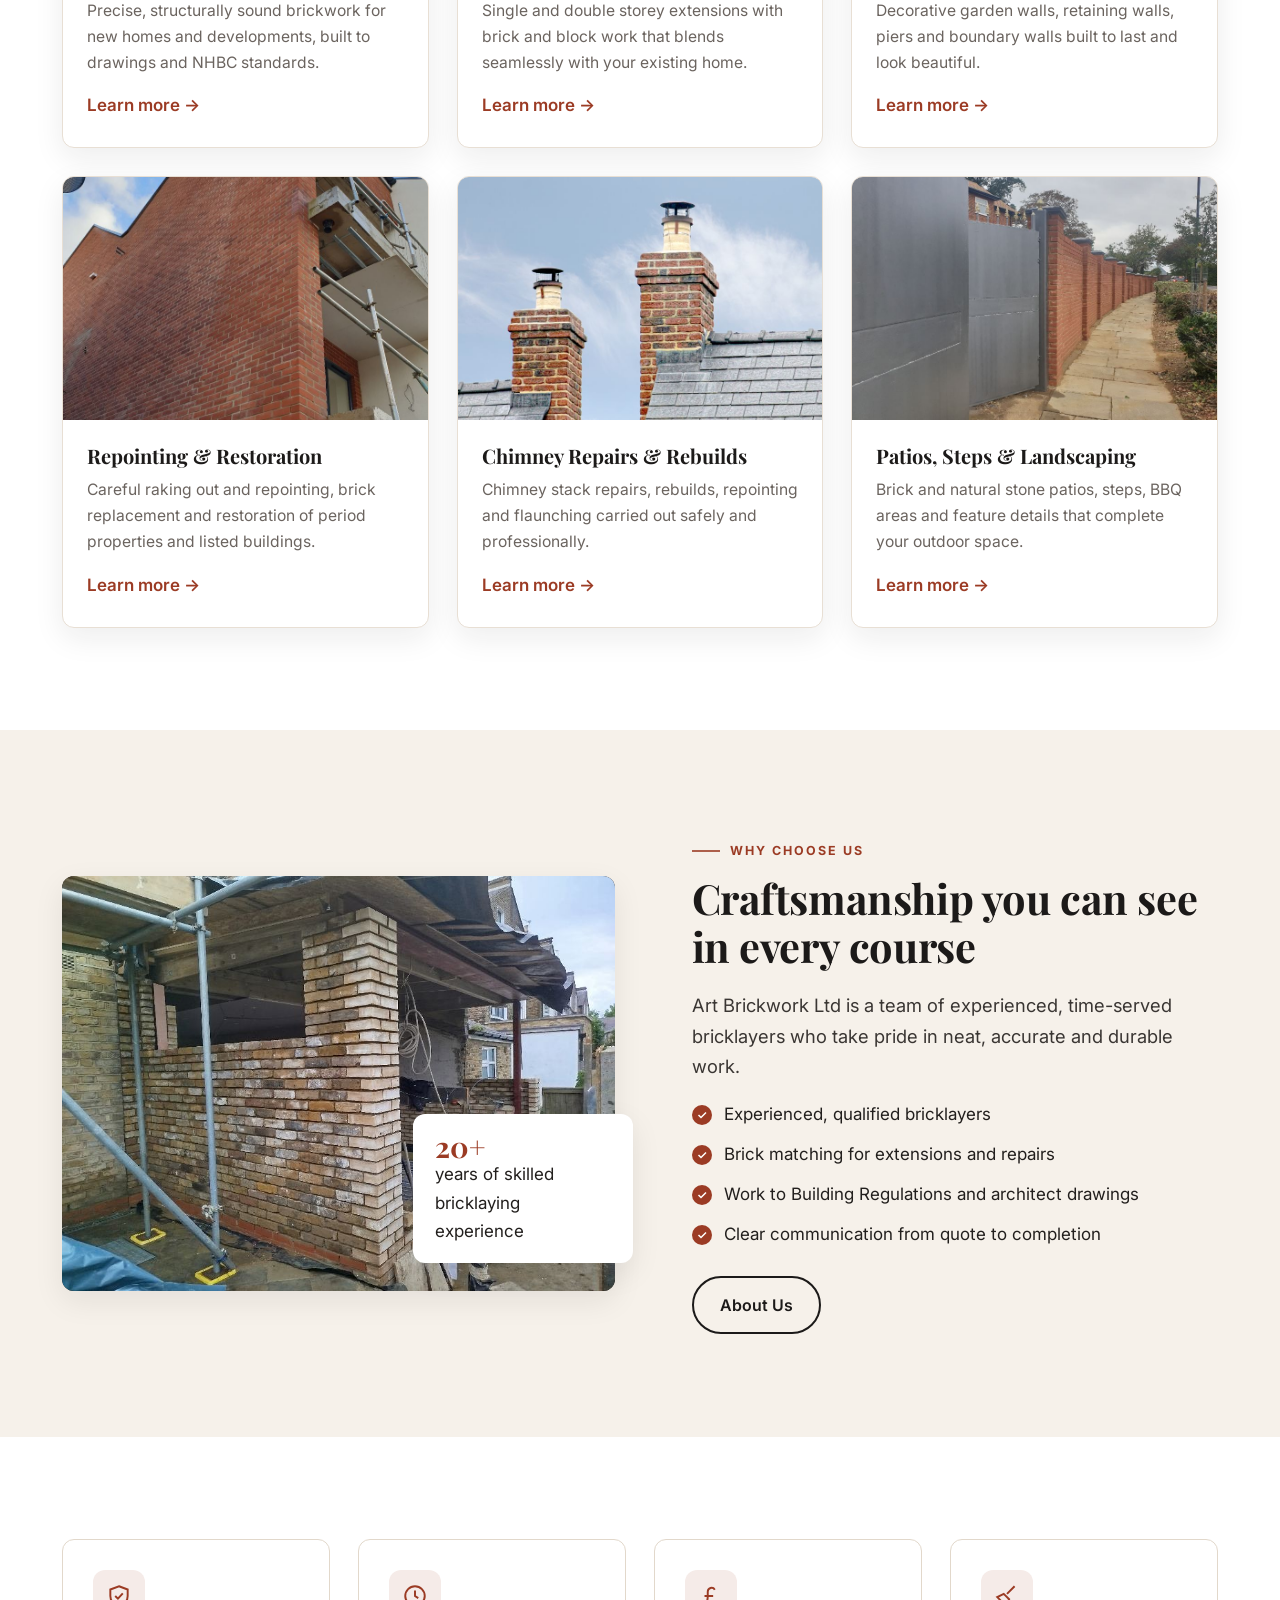
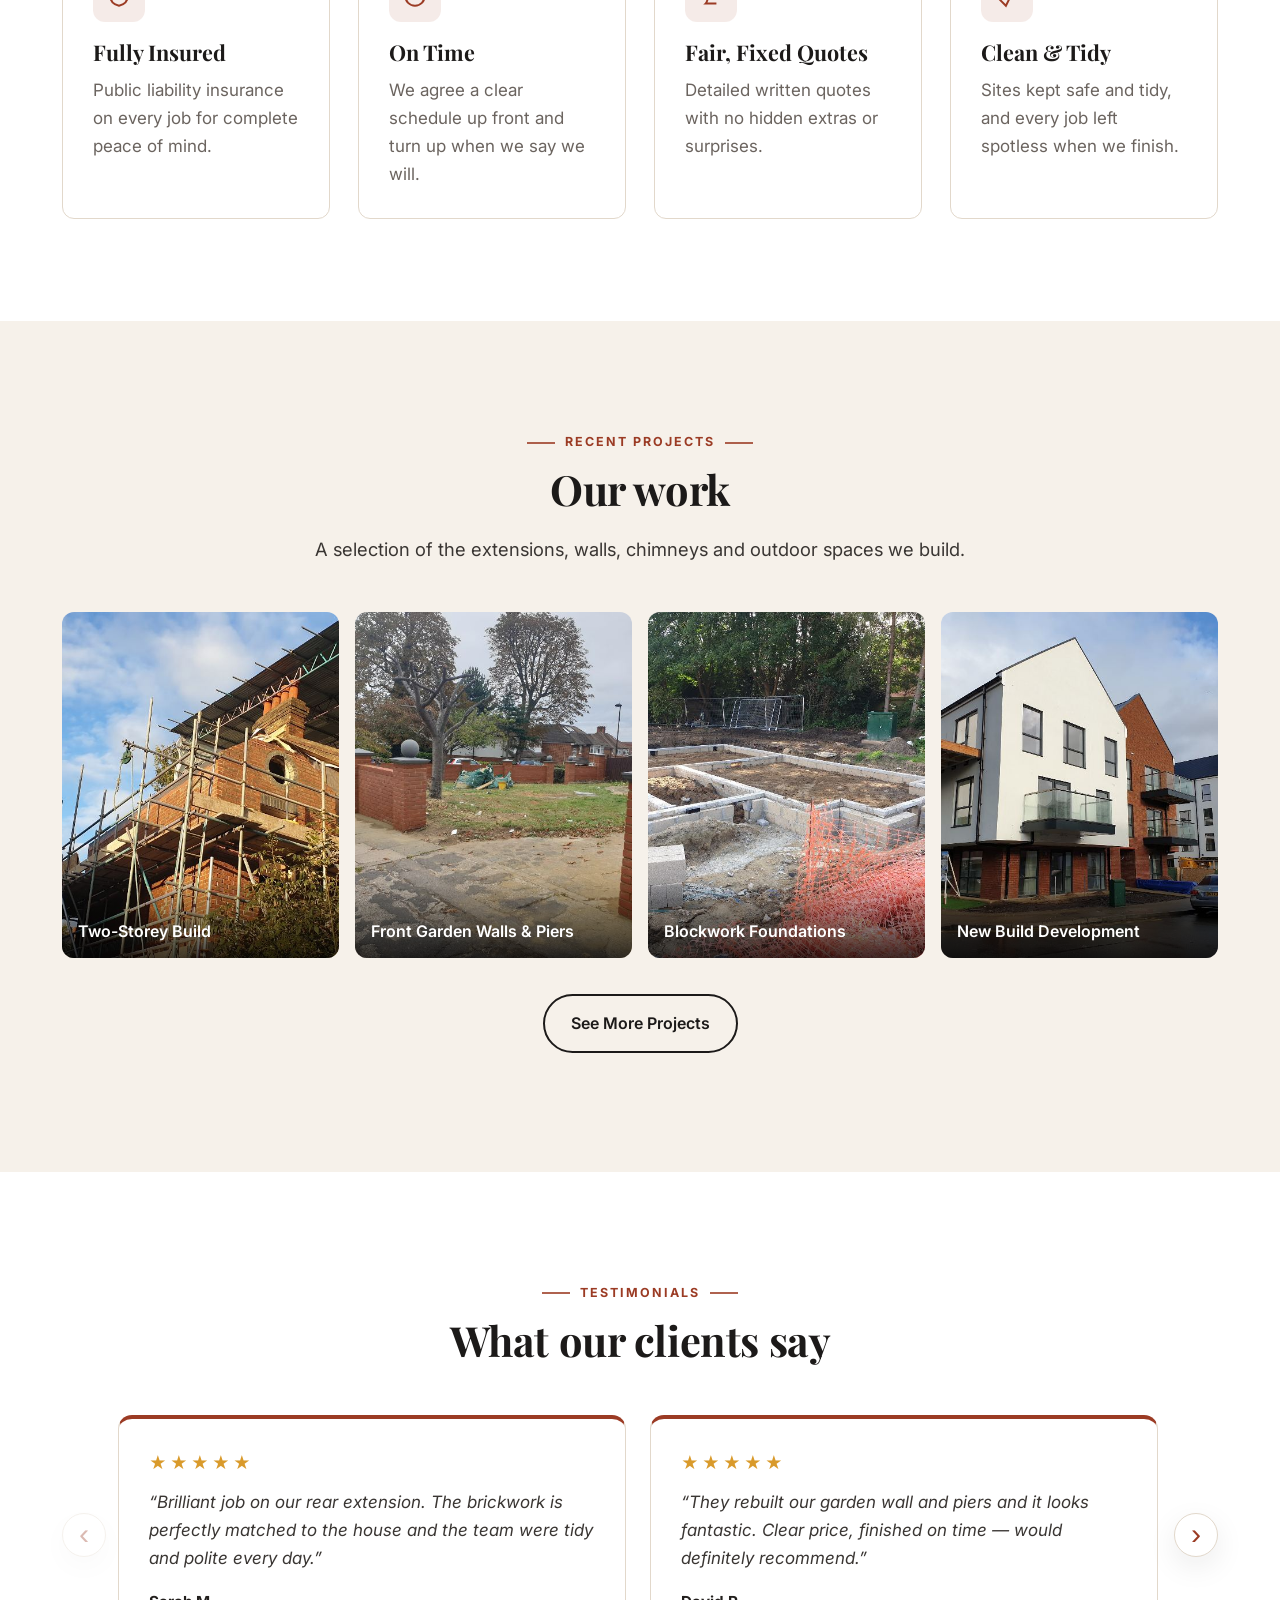
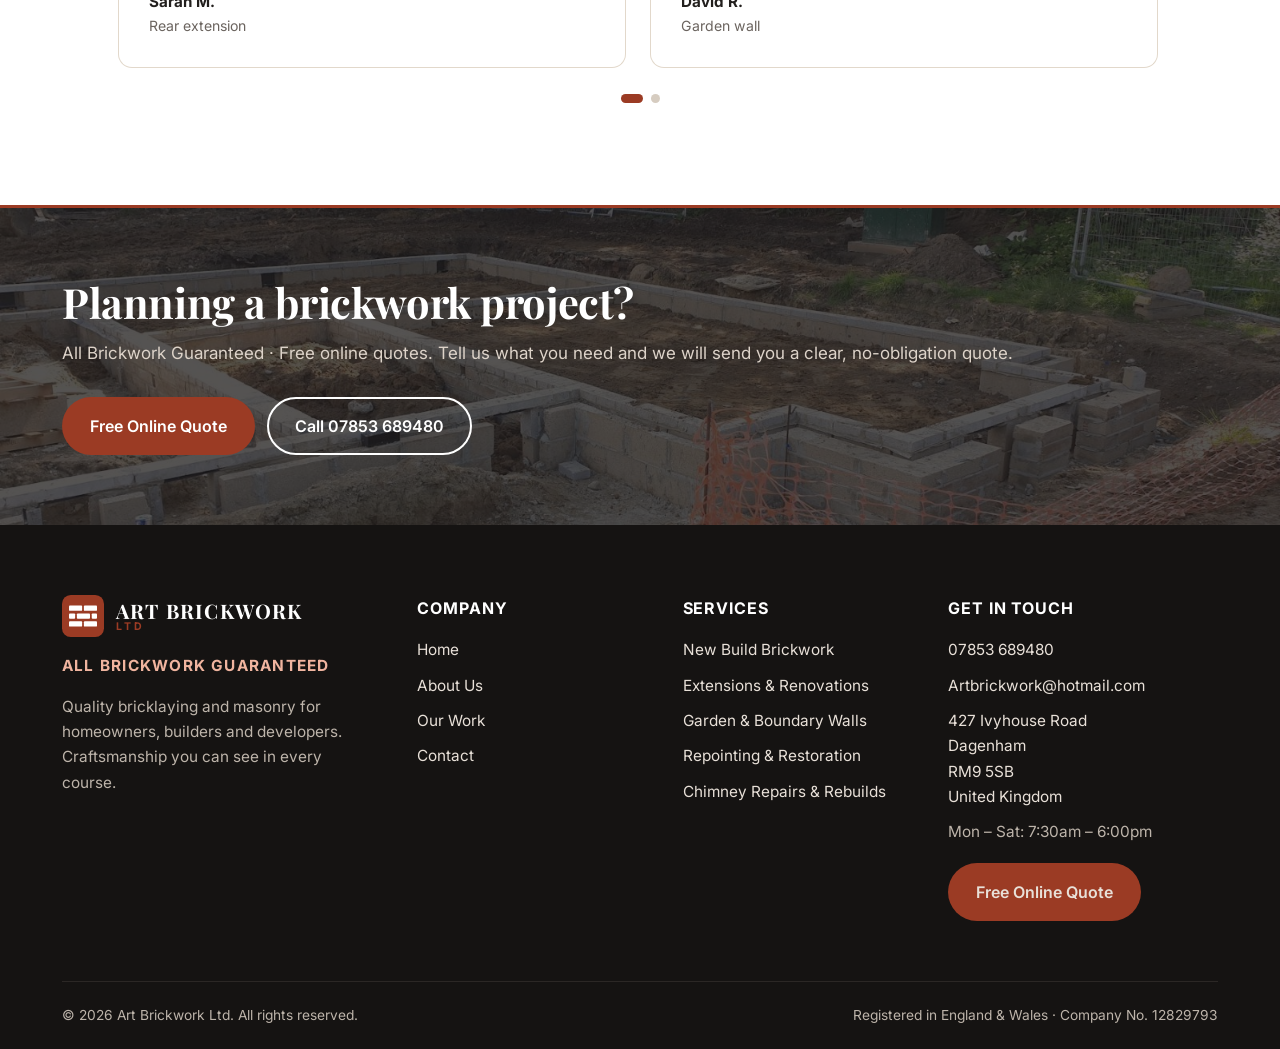
==== commit 895f1541: "20+ years, 100% Fully Insured badge, UK chimney photo" ====
--- a/index.html
+++ b/index.html
@@ -45,12 +45,13 @@
   <h1>Quality brickwork, built to last.</h1>
   <p>Professional bricklaying for extensions, new builds, garden walls, repointing and restoration — delivered with real craftsmanship, on time and on budget.</p>
   <div class="hero-actions"><a class="btn btn-primary" href="/contact">Get a Free Online Quote</a><a class="btn btn-outline" href="/our-work">View Our Work</a></div>
-  <div class="hero-badges"><div><svg viewBox="0 0 24 24" fill="none" stroke="currentColor" stroke-width="2.2"><path d="M5 12l5 5L20 7"/></svg> All brickwork guaranteed</div><div><svg viewBox="0 0 24 24" fill="none" stroke="currentColor" stroke-width="2.2"><path d="M5 12l5 5L20 7"/></svg> Free online quotes</div><div><svg viewBox="0 0 24 24" fill="none" stroke="currentColor" stroke-width="2.2"><path d="M5 12l5 5L20 7"/></svg> Fully insured</div></div>
+  <div class="hero-badges"><div><svg viewBox="0 0 24 24" fill="none" stroke="currentColor" stroke-width="2.2"><path d="M5 12l5 5L20 7"/></svg> All brickwork guaranteed</div><div><svg viewBox="0 0 24 24" fill="none" stroke="currentColor" stroke-width="2.2"><path d="M5 12l5 5L20 7"/></svg> Free online quotes</div><div class="badge-insured"><svg viewBox="0 0 24 24" fill="none" stroke="currentColor" stroke-width="1.8"><path d="M12 3l8 3v6c0 5-3.5 8-8 9-4.5-1-8-4-8-9V6z"/><path d="M8.5 12l2.5 2.5 4.5-5"/></svg> 100% Fully Insured</div></div>
 </div></div></section>
 
-<section class="stats stats-3"><div class="container">
-  <div><b>15+</b><span>Years of experience</span></div>
+<section class="stats"><div class="container">
+  <div><b>20+</b><span>Years of Experience</span></div>
   <div><b>500+</b><span>Projects completed</span></div>
+  <div><b>100%</b><span>Fully Insured</span></div>
   <div><b>24h</b><span>Quote response time</span></div>
 </div></section>
 
@@ -65,14 +66,14 @@
 <div class="card-body"><h3>Garden & Boundary Walls</h3><p>Decorative garden walls, retaining walls, piers and boundary walls built to last and look beautiful.</p><a class="more" href="/services#garden-boundary-walls">Learn more →</a></div></article>
 <article class="card reveal"><img src="/assets/img/work-13-sm.jpg" alt="Repointing & Restoration" loading="lazy">
 <div class="card-body"><h3>Repointing & Restoration</h3><p>Careful raking out and repointing, brick replacement and restoration of period properties and listed buildings.</p><a class="more" href="/services#repointing-restoration">Learn more →</a></div></article>
-<article class="card reveal"><img src="https://images.unsplash.com/photo-1758907468817-62c2fcba1665?auto=format&fit=crop&w=800&q=75" alt="Chimney Repairs & Rebuilds" loading="lazy">
+<article class="card reveal"><img src="/assets/img/chimney-sm.jpg" alt="Chimney Repairs & Rebuilds" loading="lazy">
 <div class="card-body"><h3>Chimney Repairs & Rebuilds</h3><p>Chimney stack repairs, rebuilds, repointing and flaunching carried out safely and professionally.</p><a class="more" href="/services#chimney-repairs-rebuilds">Learn more →</a></div></article>
 <article class="card reveal"><img src="/assets/img/work-14-sm.jpg" alt="Patios, Steps & Landscaping" loading="lazy">
 <div class="card-body"><h3>Patios, Steps & Landscaping</h3><p>Brick and natural stone patios, steps, BBQ areas and feature details that complete your outdoor space.</p><a class="more" href="/services#patios-steps-landscaping">Learn more →</a></div></article></div>
 </div></section>
 
 <section class="section alt"><div class="container split">
-  <div class="split-media natural reveal"><img src="/assets/img/work-02.jpg" srcset="/assets/img/work-02-sm.jpg 800w, /assets/img/work-02.jpg 1600w" sizes="(max-width:900px) 100vw, 50vw" width="1600" height="1200" alt="London yellow stock brick extension and piers under construction by Art Brickwork Ltd" loading="lazy"><div class="float"><b>15+</b>years of skilled bricklaying experience</div></div>
+  <div class="split-media natural reveal"><img src="/assets/img/work-02.jpg" srcset="/assets/img/work-02-sm.jpg 800w, /assets/img/work-02.jpg 1600w" sizes="(max-width:900px) 100vw, 50vw" width="1600" height="1200" alt="London yellow stock brick extension and piers under construction by Art Brickwork Ltd" loading="lazy"><div class="float"><b>20+</b>years of skilled bricklaying experience</div></div>
   <div class="reveal"><span class="eyebrow">Why choose us</span><h2>Craftsmanship you can see in every course</h2>
     <p class="lead">Art Brickwork Ltd is a team of experienced, time-served bricklayers who take pride in neat, accurate and durable work.</p>
     <ul class="ticks"><li>Experienced, qualified bricklayers</li><li>Brick matching for extensions and repairs</li><li>Work to Building Regulations and architect drawings</li><li>Clear communication from quote to completion</li></ul>
--- a/assets/css/style.css
+++ b/assets/css/style.css
@@ -329,3 +329,7 @@
   .ts-prev{left:calc(50% - 110px)}.ts-next{right:calc(50% - 110px)}
   .ts-dots{margin-top:22px;min-height:28px;align-items:center}
 }
+
+/* v6: insured trust badge */
+.hero-badges .badge-insured{background:rgba(217,154,43,.18);border-color:rgba(217,154,43,.75);font-weight:600}
+.hero-badges .badge-insured svg{width:16px;height:16px;color:#e8b04a}
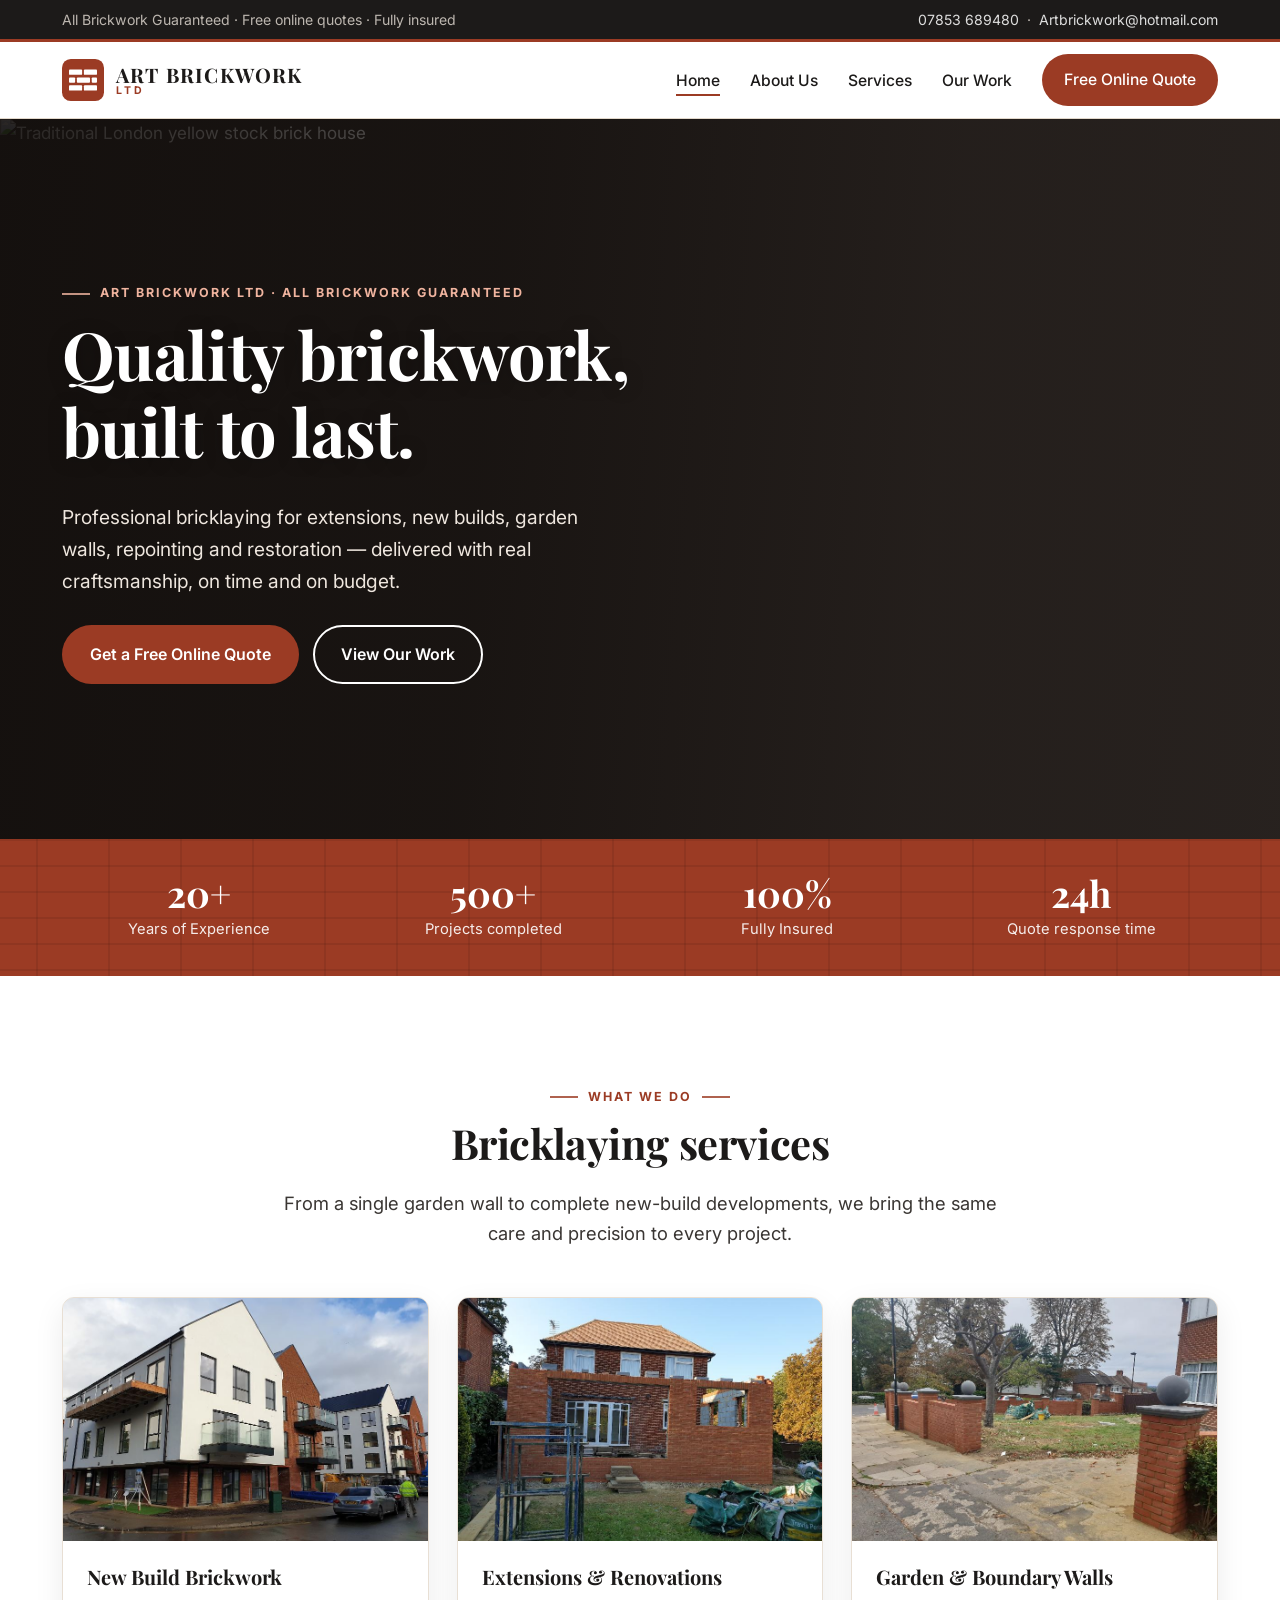
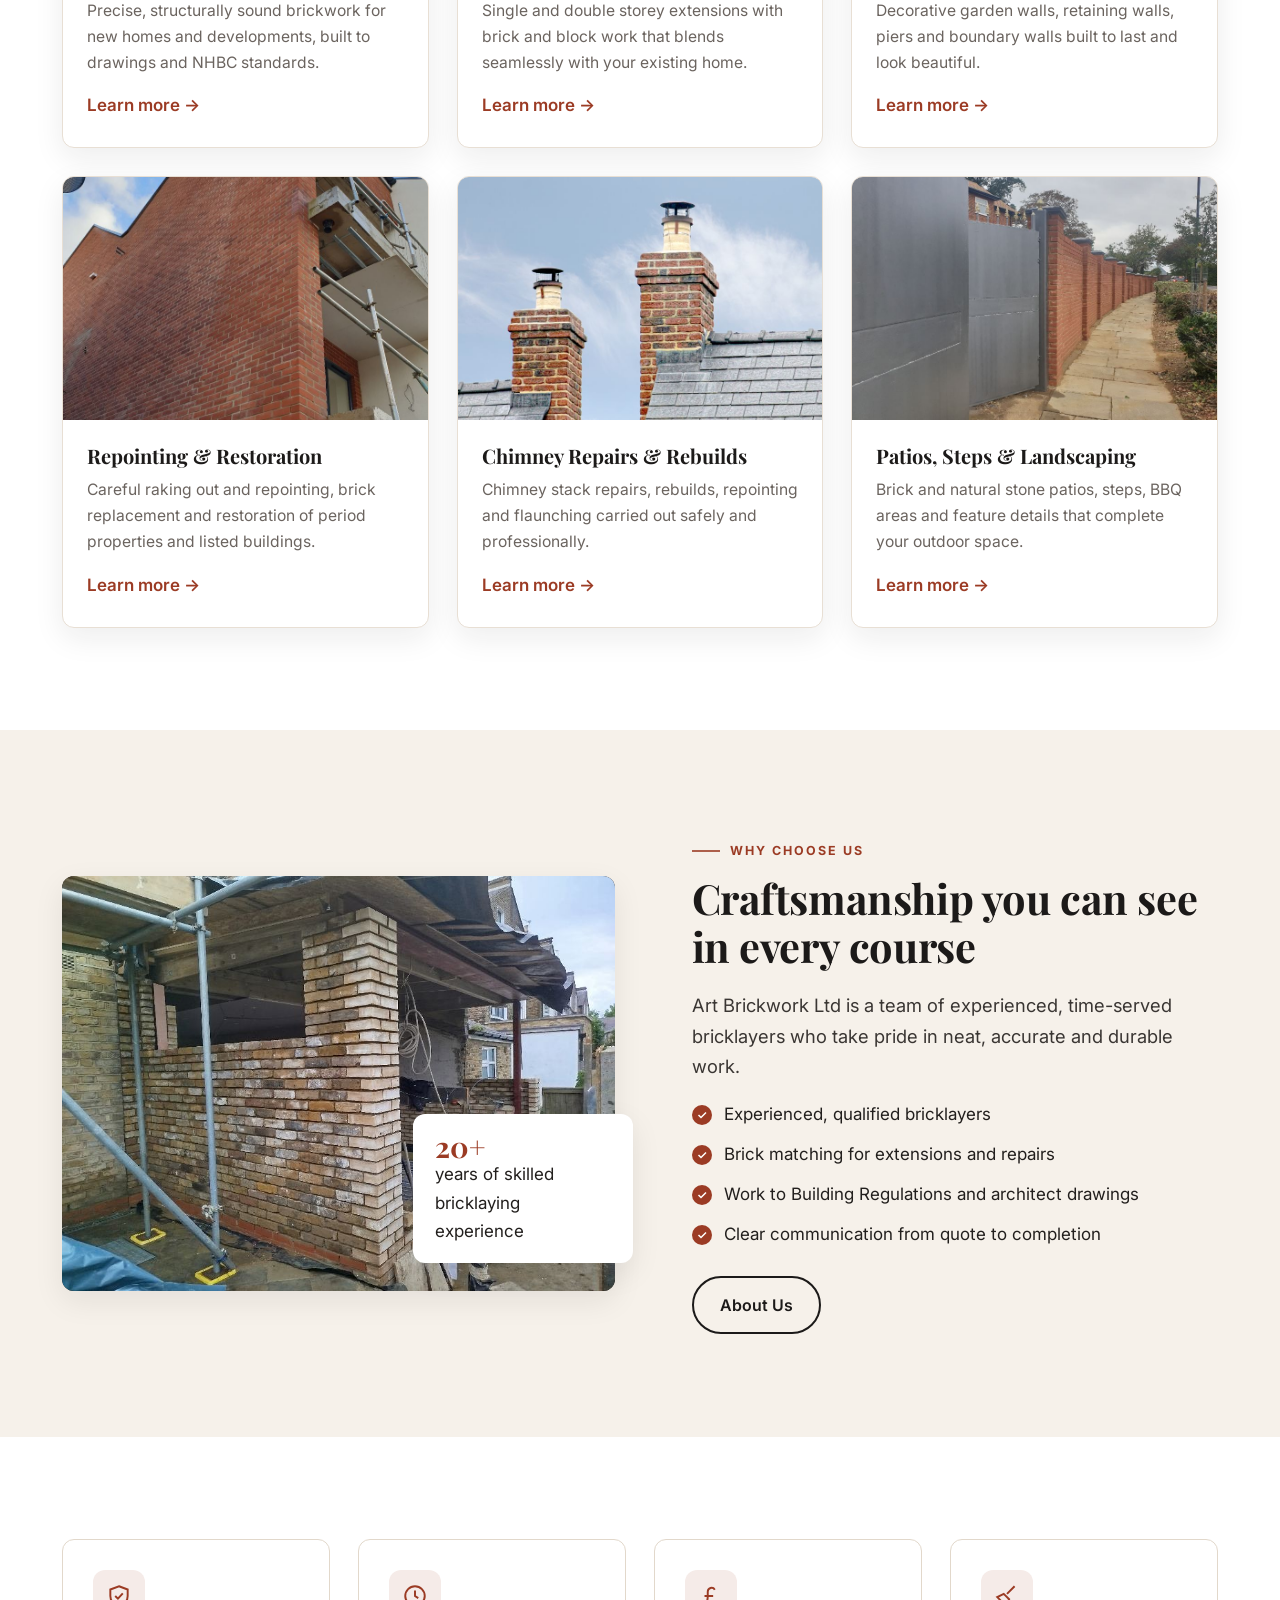
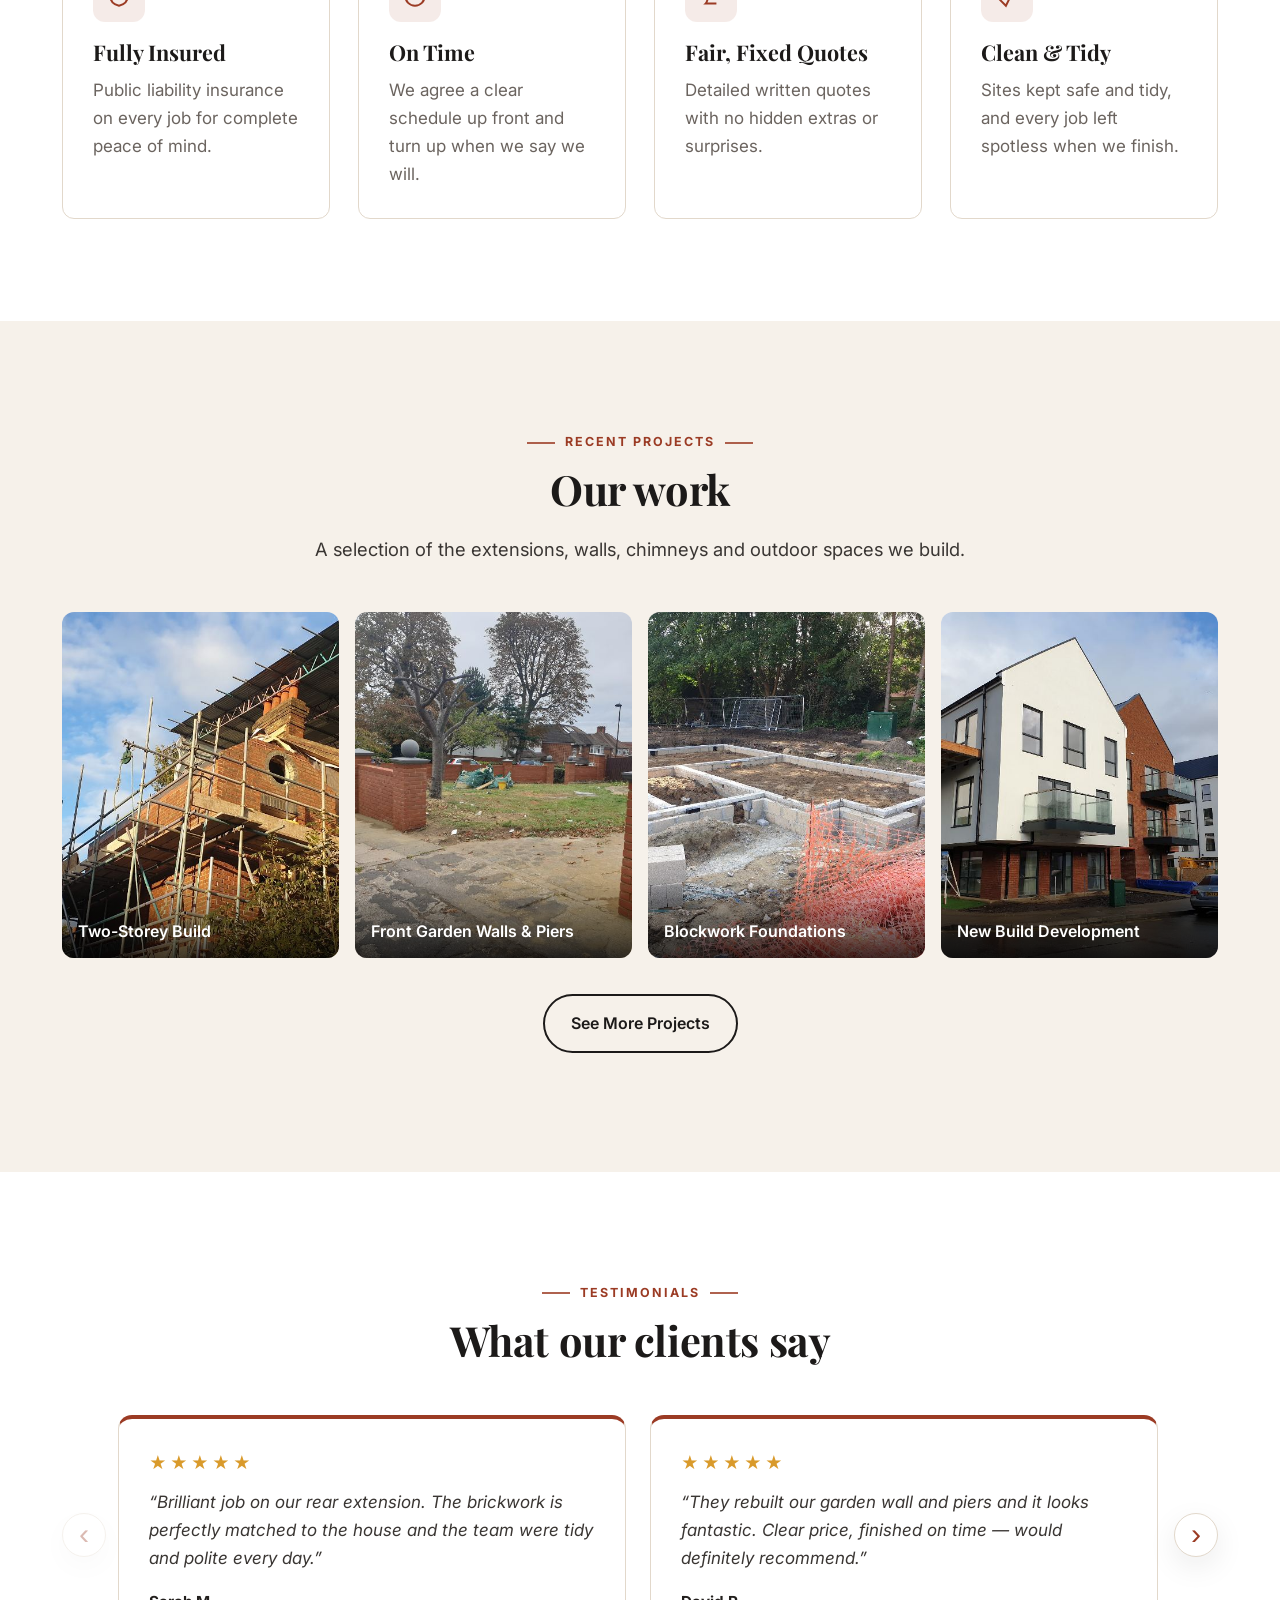
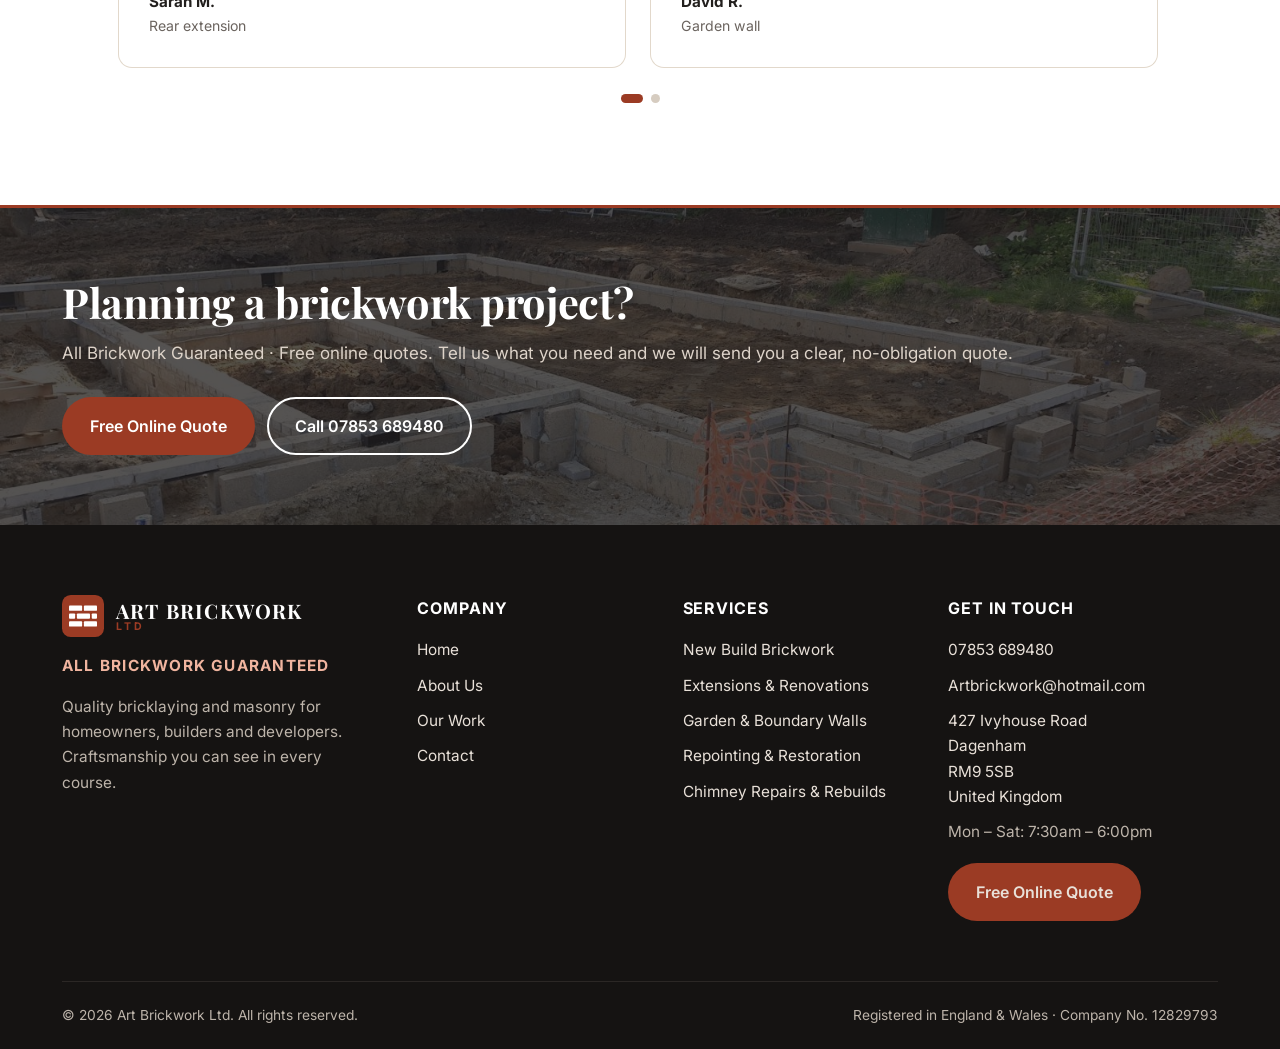
==== commit 34b69874: "Remove hero badges" ====
--- a/index.html
+++ b/index.html
@@ -24,7 +24,7 @@
 <link rel="preconnect" href="https://fonts.gstatic.com" crossorigin>
 <link rel="preconnect" href="https://images.unsplash.com">
 <link href="https://fonts.googleapis.com/css2?family=Inter:wght@400;500;600;700;800&family=Playfair+Display:wght@600;700&display=swap" rel="stylesheet">
-<link rel="stylesheet" href="/assets/css/style.css?v=5">
+<link rel="stylesheet" href="/assets/css/style.css?v=7">
 <script type="application/ld+json">{"@context": "https://schema.org", "@type": "HomeAndConstructionBusiness", "name": "Art Brickwork Ltd", "slogan": "All Brickwork Guaranteed", "url": "https://www.artbrickwork.co.uk/", "telephone": "+447853689480", "email": "Artbrickwork@hotmail.com", "image": "https://www.artbrickwork.co.uk/assets/img/og-image.jpg", "address": {"@type": "PostalAddress", "streetAddress": "427 Ivyhouse Road", "addressLocality": "Dagenham", "postalCode": "RM9 5SB", "addressCountry": "GB"}, "identifier": {"@type": "PropertyValue", "propertyID": "Company Registration Number", "value": "12829793"}}</script>
 </head>
 <body>
@@ -45,7 +45,6 @@
   <h1>Quality brickwork, built to last.</h1>
   <p>Professional bricklaying for extensions, new builds, garden walls, repointing and restoration — delivered with real craftsmanship, on time and on budget.</p>
   <div class="hero-actions"><a class="btn btn-primary" href="/contact">Get a Free Online Quote</a><a class="btn btn-outline" href="/our-work">View Our Work</a></div>
-  <div class="hero-badges"><div><svg viewBox="0 0 24 24" fill="none" stroke="currentColor" stroke-width="2.2"><path d="M5 12l5 5L20 7"/></svg> All brickwork guaranteed</div><div><svg viewBox="0 0 24 24" fill="none" stroke="currentColor" stroke-width="2.2"><path d="M5 12l5 5L20 7"/></svg> Free online quotes</div><div class="badge-insured"><svg viewBox="0 0 24 24" fill="none" stroke="currentColor" stroke-width="1.8"><path d="M12 3l8 3v6c0 5-3.5 8-8 9-4.5-1-8-4-8-9V6z"/><path d="M8.5 12l2.5 2.5 4.5-5"/></svg> 100% Fully Insured</div></div>
 </div></div></section>
 
 <section class="stats"><div class="container">
@@ -122,6 +121,6 @@
   <div class="footer-bottom"><span>© <span data-year>2026</span> Art Brickwork Ltd. All rights reserved.</span><span>Registered in England &amp; Wales · Company No. 12829793</span></div>
 </div></footer>
 <a class="float-call" href="tel:+447853689480" aria-label="Call Art Brickwork"><svg width="20" height="20" viewBox="0 0 24 24" fill="none" stroke="currentColor" stroke-width="1.8"><path d="M5 4h4l2 5-2.5 1.5a11 11 0 005 5L15 13l5 2v4a2 2 0 01-2 2A16 16 0 013 6a2 2 0 012-2"/></svg> Call now</a>
-<script src="/assets/js/main.js?v=5" defer></script>
+<script src="/assets/js/main.js?v=7" defer></script>
 </body>
 </html>
--- a/assets/css/style.css
+++ b/assets/css/style.css
@@ -333,3 +333,71 @@
 /* v6: insured trust badge */
 .hero-badges .badge-insured{background:rgba(217,154,43,.18);border-color:rgba(217,154,43,.75);font-weight:600}
 .hero-badges .badge-insured svg{width:16px;height:16px;color:#e8b04a}
+
+/* v7: testimonial cards fill their grid cell */
+blockquote.quote{margin:0}
+
+/* ===== v7: mobile refinement ===== */
+@media (max-width:560px){
+  .container{padding-left:20px;padding-right:20px}
+  .section{padding:56px 0}
+  .section-head{margin-bottom:30px}
+  .section-head h2,h2{font-size:1.75rem}
+  .lead{font-size:1.02rem}
+  /* hero */
+  .hero-content{padding:48px 0 40px}
+  .hero h1{font-size:2.25rem;line-height:1.12}
+  .hero p{font-size:1rem;line-height:1.6}
+  .hero .eyebrow{font-size:.72rem;letter-spacing:.12em}
+  .hero-actions{gap:10px;margin-top:22px}
+  .btn{padding:12px 22px;font-size:.95rem}
+  .hero-actions .btn,.cta .btn{width:100%;min-height:46px}
+  .hero-badges{margin-top:24px;gap:8px}
+  .hero-badges div{font-size:.8rem;padding:6px 11px}
+  .hero-badges svg{width:15px;height:15px}
+  /* stats */
+  .stats .container{padding-top:26px;padding-bottom:26px;row-gap:18px}
+  .stats b{font-size:1.7rem}
+  .stats span{font-size:.84rem}
+  /* service cards */
+  .grid{gap:18px}
+  .card img{aspect-ratio:16/10}
+  .card-body{padding:18px 20px 20px}
+  .card-body h3{font-size:1.15rem;margin-bottom:.35em}
+  .card-body p{font-size:.94rem;margin-bottom:12px}
+  /* value cards: icon beside title */
+  .icon-card{padding:18px 20px;display:grid;grid-template-columns:44px 1fr;column-gap:14px;align-items:center}
+  .icon-card .icon{width:44px;height:44px;margin:0;grid-row:span 1}
+  .icon-card h3{margin:0;font-size:1.12rem}
+  .icon-card p{grid-column:1 / -1;margin-top:10px;font-size:.94rem}
+  /* why choose us: badge below image, not over it */
+  .split{gap:28px}
+  .split-media .float{position:static;display:flex;align-items:center;gap:12px;max-width:none;margin-top:12px;padding:12px 16px;box-shadow:0 6px 18px rgba(28,26,25,.08);font-size:.92rem}
+  .split-media .float b{font-size:1.5rem}
+  .ticks li{font-size:.95rem}
+  /* gallery */
+  .gallery figcaption{font-size:.82rem;padding:26px 10px 9px;line-height:1.25}
+  /* testimonials */
+  .quote{padding:22px 20px}
+  .quote p{font-size:.96rem}
+  /* page heroes & CTA */
+  .page-hero{padding:72px 0 52px}
+  .page-hero h1{font-size:2rem}
+  .page-hero p{font-size:1rem}
+  .cta .container{padding-top:52px;padding-bottom:52px;gap:20px}
+  .cta h2{font-size:1.6rem}
+  .cta .btn+.btn{margin-top:0}
+  /* footer */
+  .footer{padding-top:52px}
+  .footer .grid{gap:30px}
+  /* floating call: compact round button that never hides content */
+  .float-call{width:54px;height:54px;padding:0;justify-content:center;align-items:center;font-size:0;right:14px;bottom:14px}
+  .float-call svg{width:22px;height:22px}
+  body{padding-bottom:0}
+  .footer-bottom{padding-bottom:80px}
+  .step{padding:22px 64px 22px 20px}
+  .step::before{font-size:2rem;right:18px;top:14px}
+  .form-row{gap:0}
+  .form-card{padding:24px 18px}
+  .filters{gap:8px}
+}
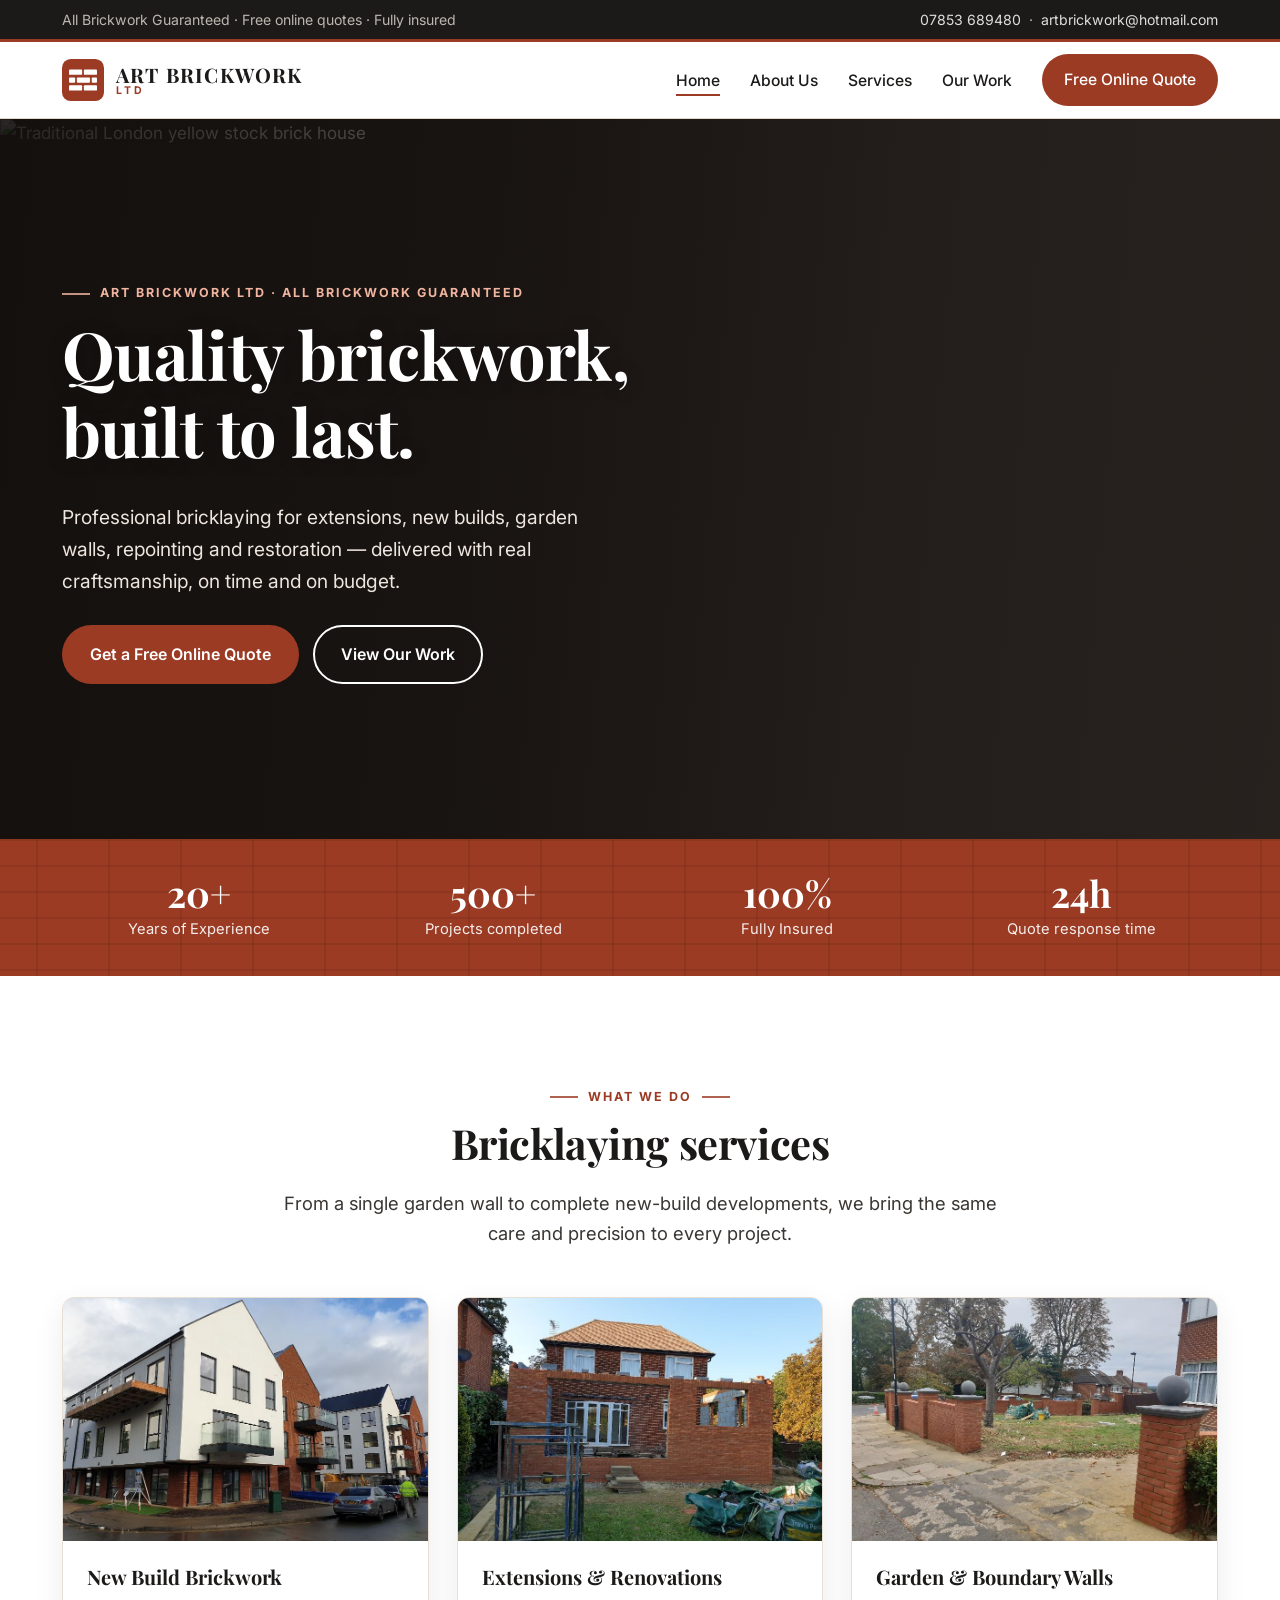
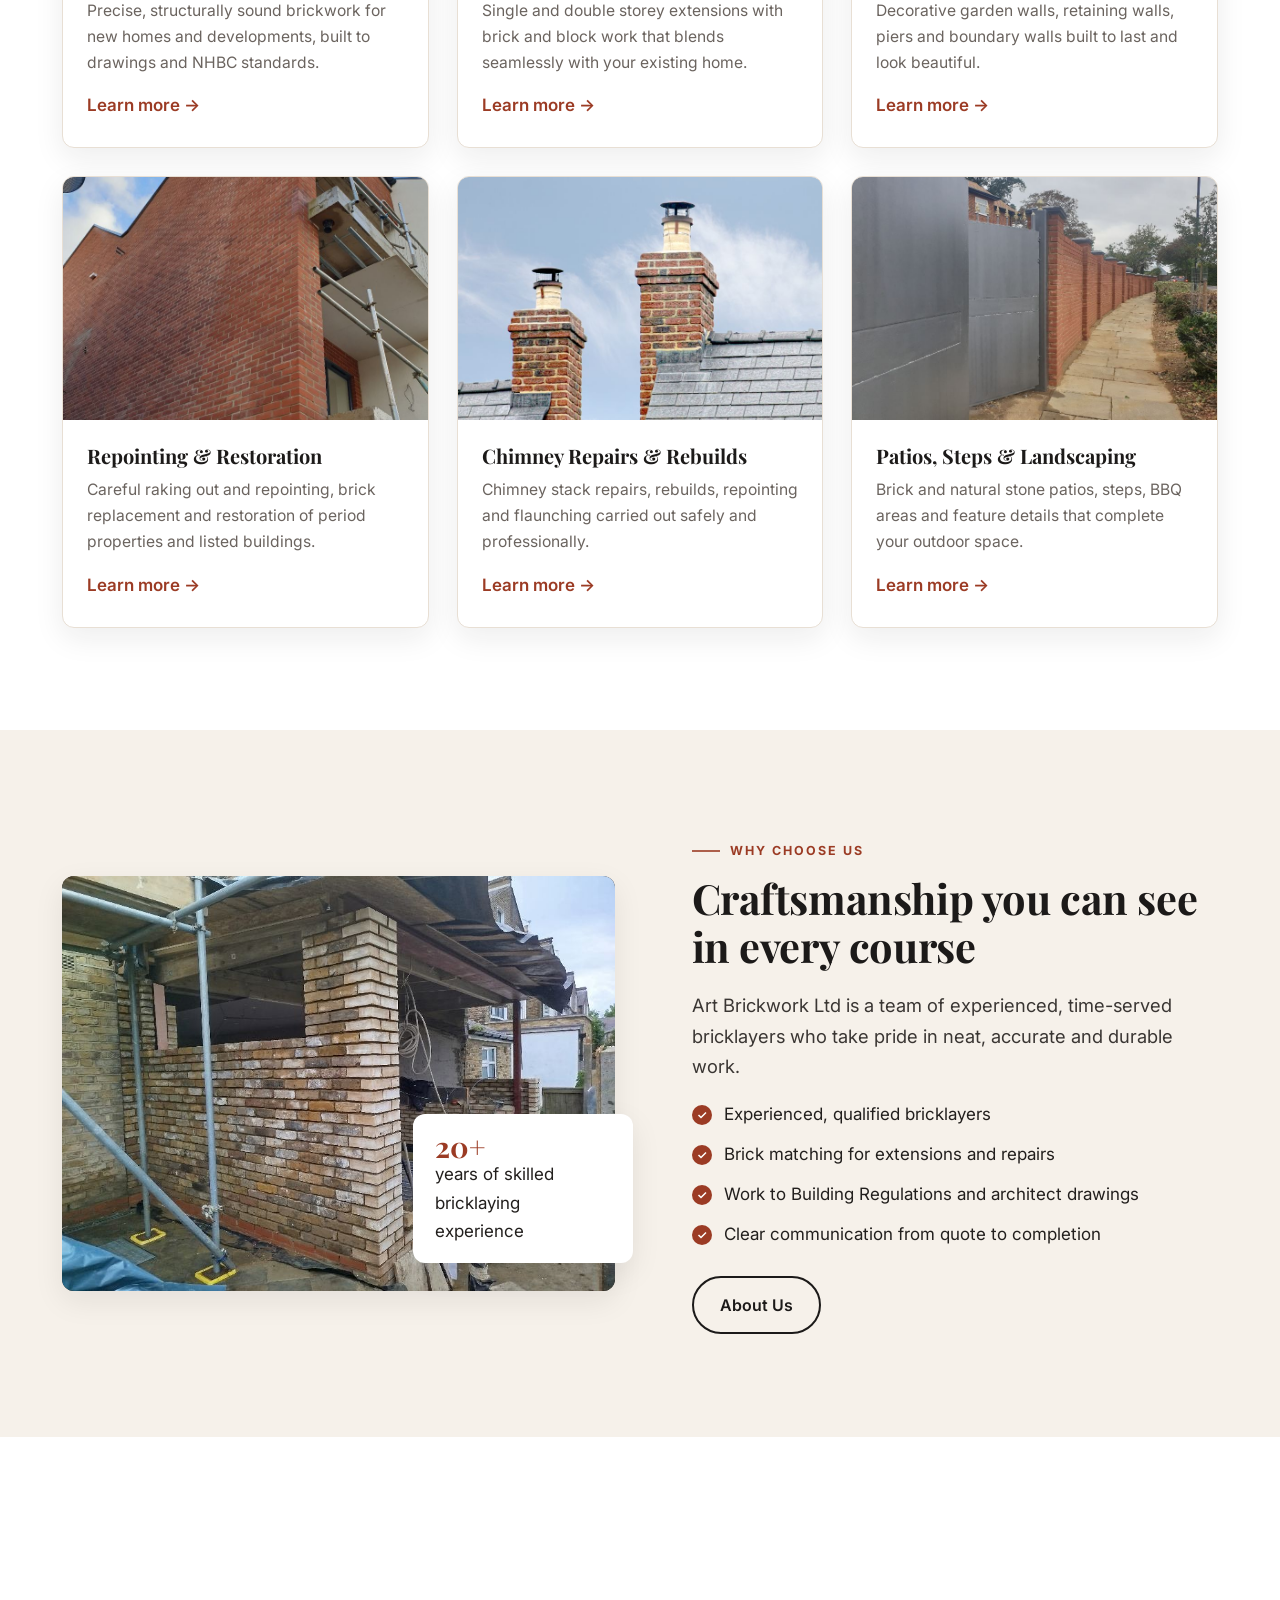
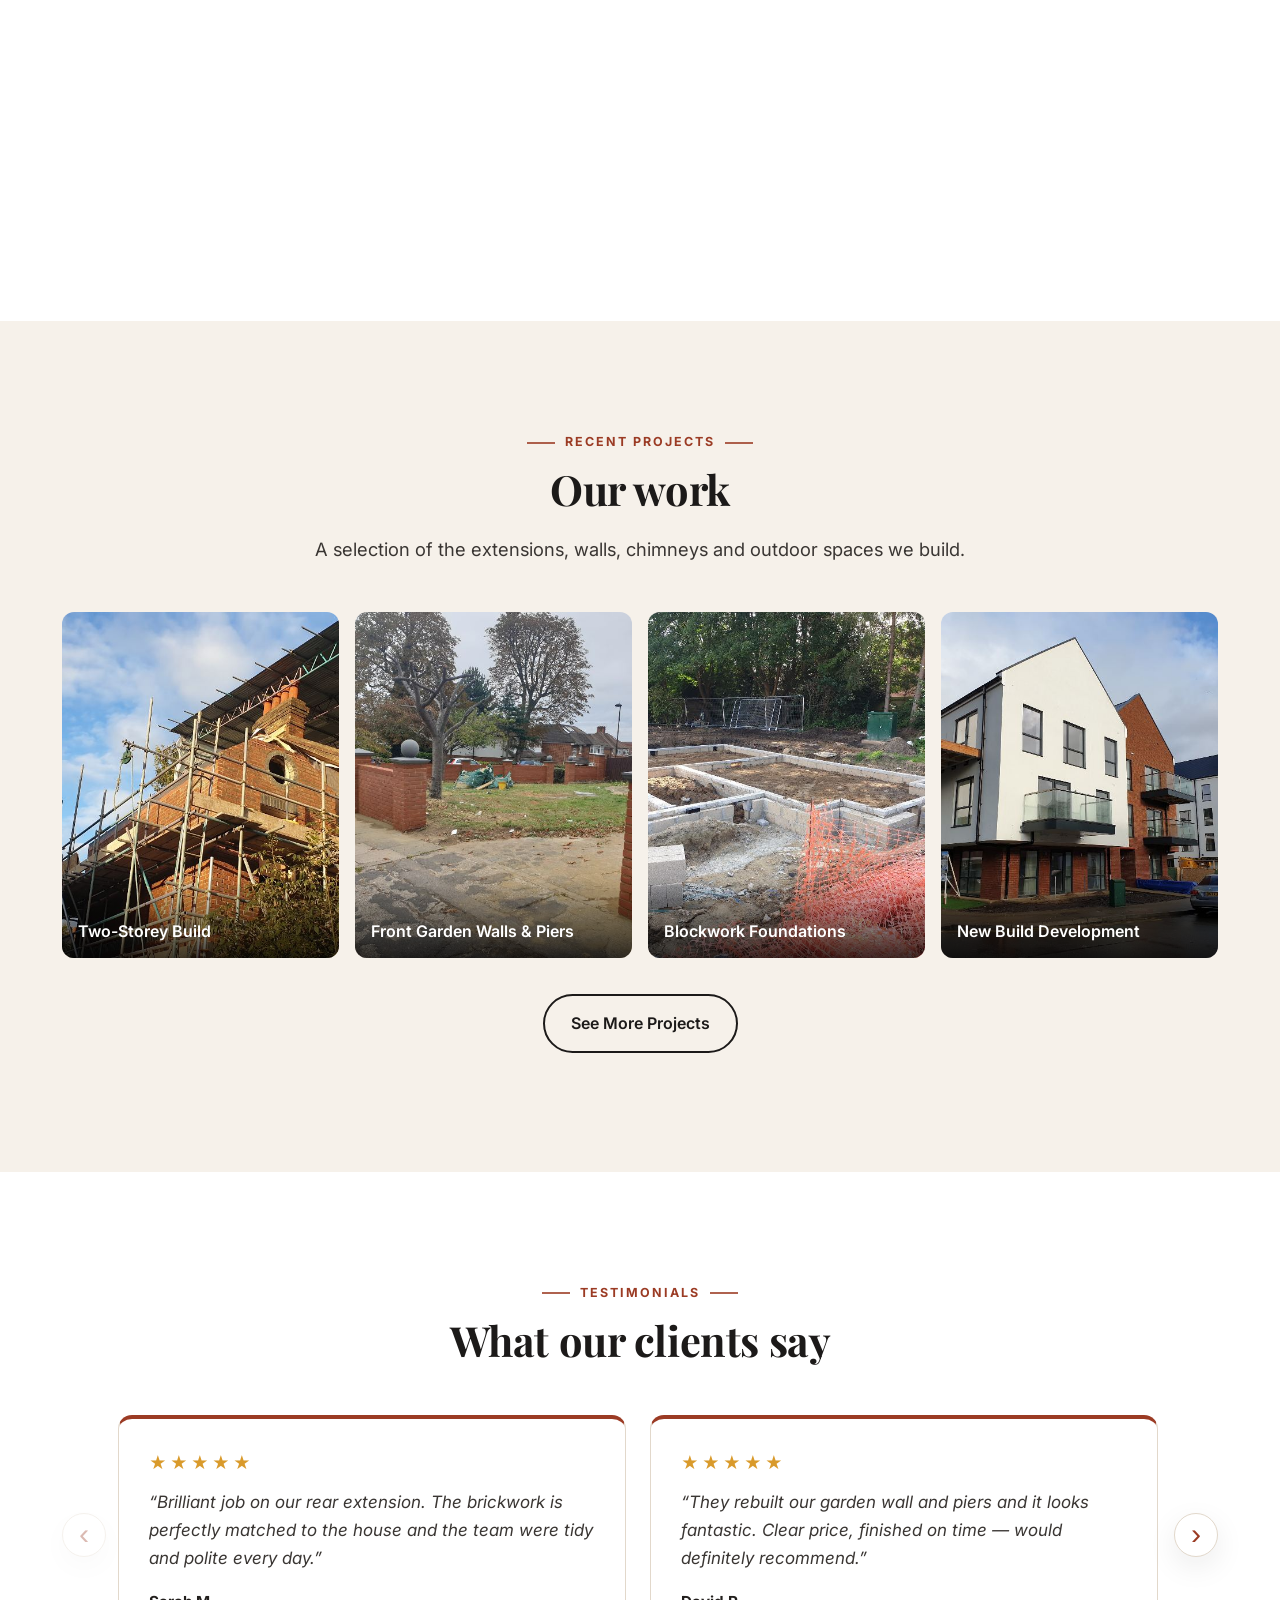
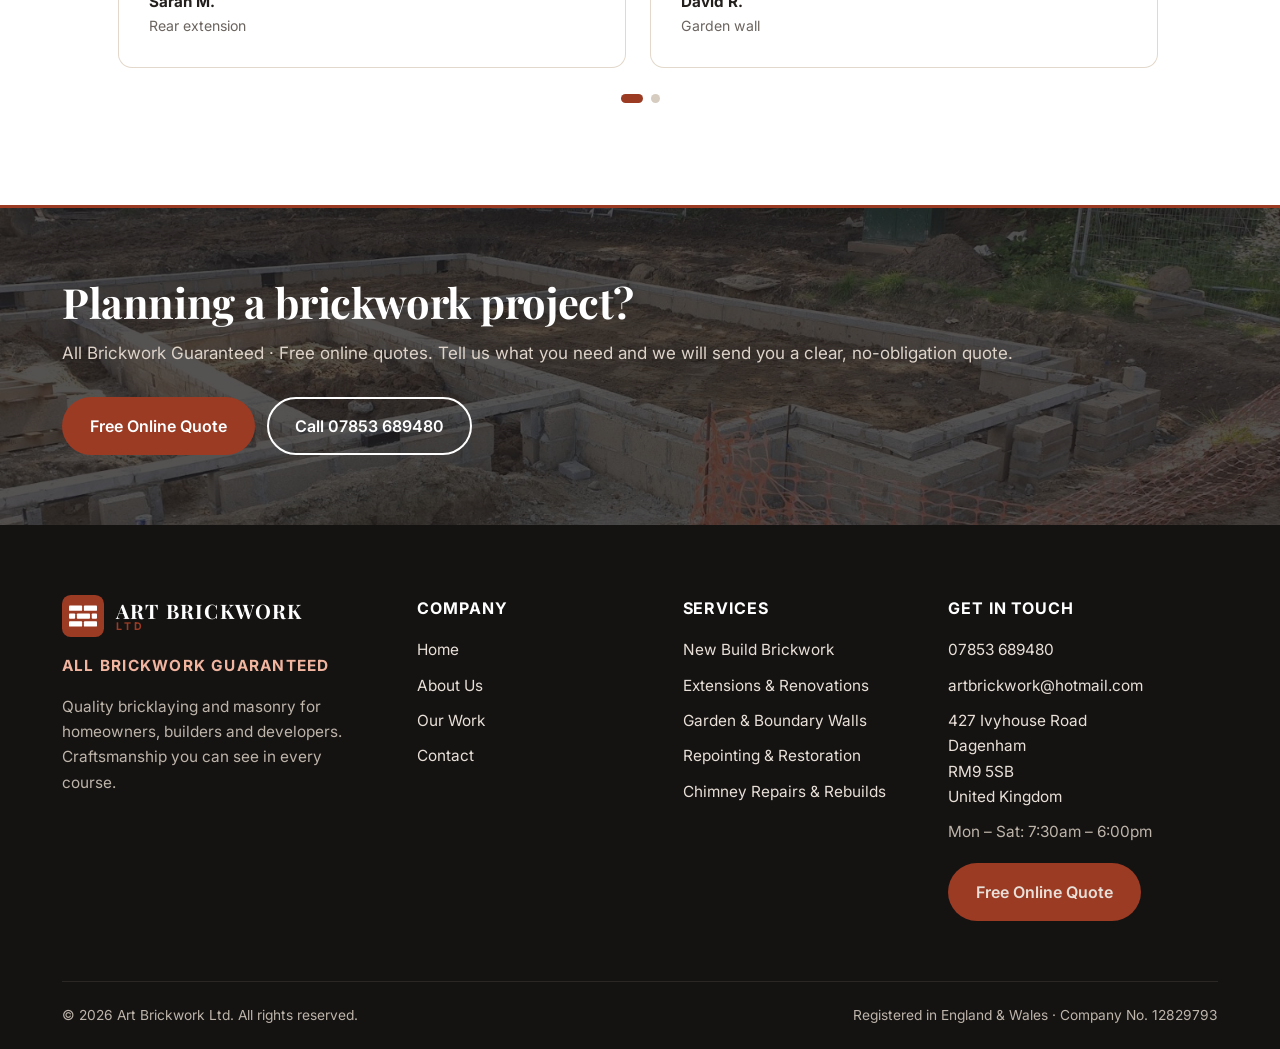
==== commit 407889be: "Lowercase displayed email address" ====
--- a/index.html
+++ b/index.html
@@ -25,13 +25,13 @@
 <link rel="preconnect" href="https://images.unsplash.com">
 <link href="https://fonts.googleapis.com/css2?family=Inter:wght@400;500;600;700;800&family=Playfair+Display:wght@600;700&display=swap" rel="stylesheet">
 <link rel="stylesheet" href="/assets/css/style.css?v=7">
-<script type="application/ld+json">{"@context": "https://schema.org", "@type": "HomeAndConstructionBusiness", "name": "Art Brickwork Ltd", "slogan": "All Brickwork Guaranteed", "url": "https://www.artbrickwork.co.uk/", "telephone": "+447853689480", "email": "Artbrickwork@hotmail.com", "image": "https://www.artbrickwork.co.uk/assets/img/og-image.jpg", "address": {"@type": "PostalAddress", "streetAddress": "427 Ivyhouse Road", "addressLocality": "Dagenham", "postalCode": "RM9 5SB", "addressCountry": "GB"}, "identifier": {"@type": "PropertyValue", "propertyID": "Company Registration Number", "value": "12829793"}}</script>
+<script type="application/ld+json">{"@context": "https://schema.org", "@type": "HomeAndConstructionBusiness", "name": "Art Brickwork Ltd", "slogan": "All Brickwork Guaranteed", "url": "https://www.artbrickwork.co.uk/", "telephone": "+447853689480", "email": "artbrickwork@hotmail.com", "image": "https://www.artbrickwork.co.uk/assets/img/og-image.jpg", "address": {"@type": "PostalAddress", "streetAddress": "427 Ivyhouse Road", "addressLocality": "Dagenham", "postalCode": "RM9 5SB", "addressCountry": "GB"}, "identifier": {"@type": "PropertyValue", "propertyID": "Company Registration Number", "value": "12829793"}}</script>
 </head>
 <body>
 <a class="skip" href="#main">Skip to content</a>
 <div class="topbar"><div class="container">
   <span class="hide-sm">All Brickwork Guaranteed · Free online quotes · Fully insured</span>
-  <span><a href="tel:+447853689480">07853 689480</a> &nbsp;·&nbsp; <a href="mailto:Artbrickwork@hotmail.com">Artbrickwork@hotmail.com</a></span>
+  <span><a href="tel:+447853689480">07853 689480</a> &nbsp;·&nbsp; <a href="mailto:artbrickwork@hotmail.com">artbrickwork@hotmail.com</a></span>
 </div></div>
 <header class="header"><div class="container">
   <a class="logo" href="/" aria-label="Art Brickwork Ltd – home"><svg class="logo-mark" viewBox="0 0 48 48" aria-hidden="true"><rect width="48" height="48" rx="10" fill="#9b3b24"/><g fill="#fff"><rect x="8" y="12" width="15" height="6" rx="1"/><rect x="25" y="12" width="15" height="6" rx="1"/><rect x="8" y="21" width="7" height="6" rx="1"/><rect x="17" y="21" width="15" height="6" rx="1"/><rect x="34" y="21" width="6" height="6" rx="1"/><rect x="8" y="30" width="15" height="6" rx="1"/><rect x="25" y="30" width="15" height="6" rx="1"/></g></svg><span class="logo-text"><b>ART BRICKWORK</b><small>LTD</small></span></a>
@@ -113,7 +113,7 @@
     <div><h4>Services</h4><ul><li><a href="/services#new-build-brickwork">New Build Brickwork</a></li><li><a href="/services#extensions-renovations">Extensions & Renovations</a></li><li><a href="/services#garden-boundary-walls">Garden & Boundary Walls</a></li><li><a href="/services#repointing-restoration">Repointing & Restoration</a></li><li><a href="/services#chimney-repairs-rebuilds">Chimney Repairs & Rebuilds</a></li></ul></div>
     <div><h4>Get in touch</h4><ul>
       <li><a href="tel:+447853689480">07853 689480</a></li>
-      <li><a href="mailto:Artbrickwork@hotmail.com">Artbrickwork@hotmail.com</a></li>
+      <li><a href="mailto:artbrickwork@hotmail.com">artbrickwork@hotmail.com</a></li>
       <li><a href="https://www.google.com/maps/search/?api=1&query=427+Ivyhouse+Road+Dagenham+RM9+5SB" target="_blank" rel="noopener">427 Ivyhouse Road<br>Dagenham<br>RM9 5SB<br>United Kingdom</a></li>
       <li>Mon – Sat: 7:30am – 6:00pm</li>
       <li><a class="btn btn-primary" style="margin-top:8px" href="/contact">Free Online Quote</a></li></ul></div>
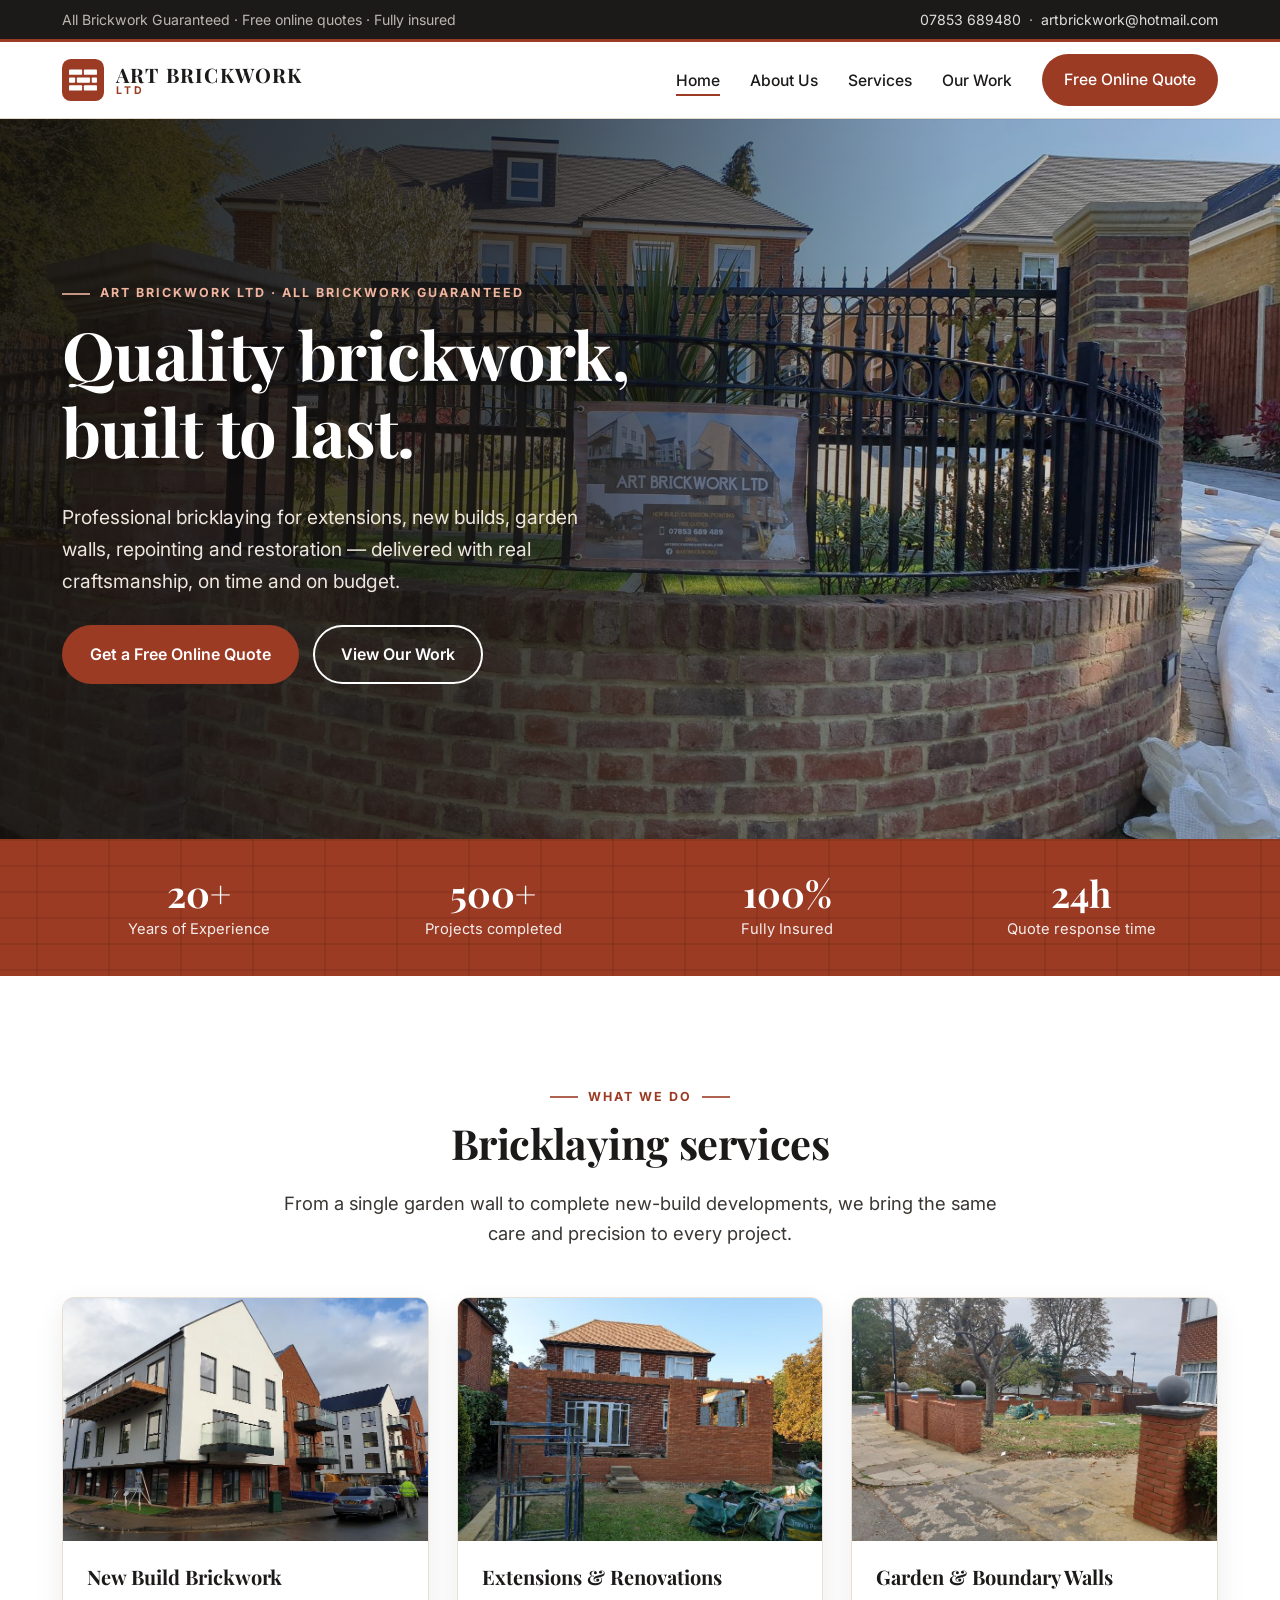
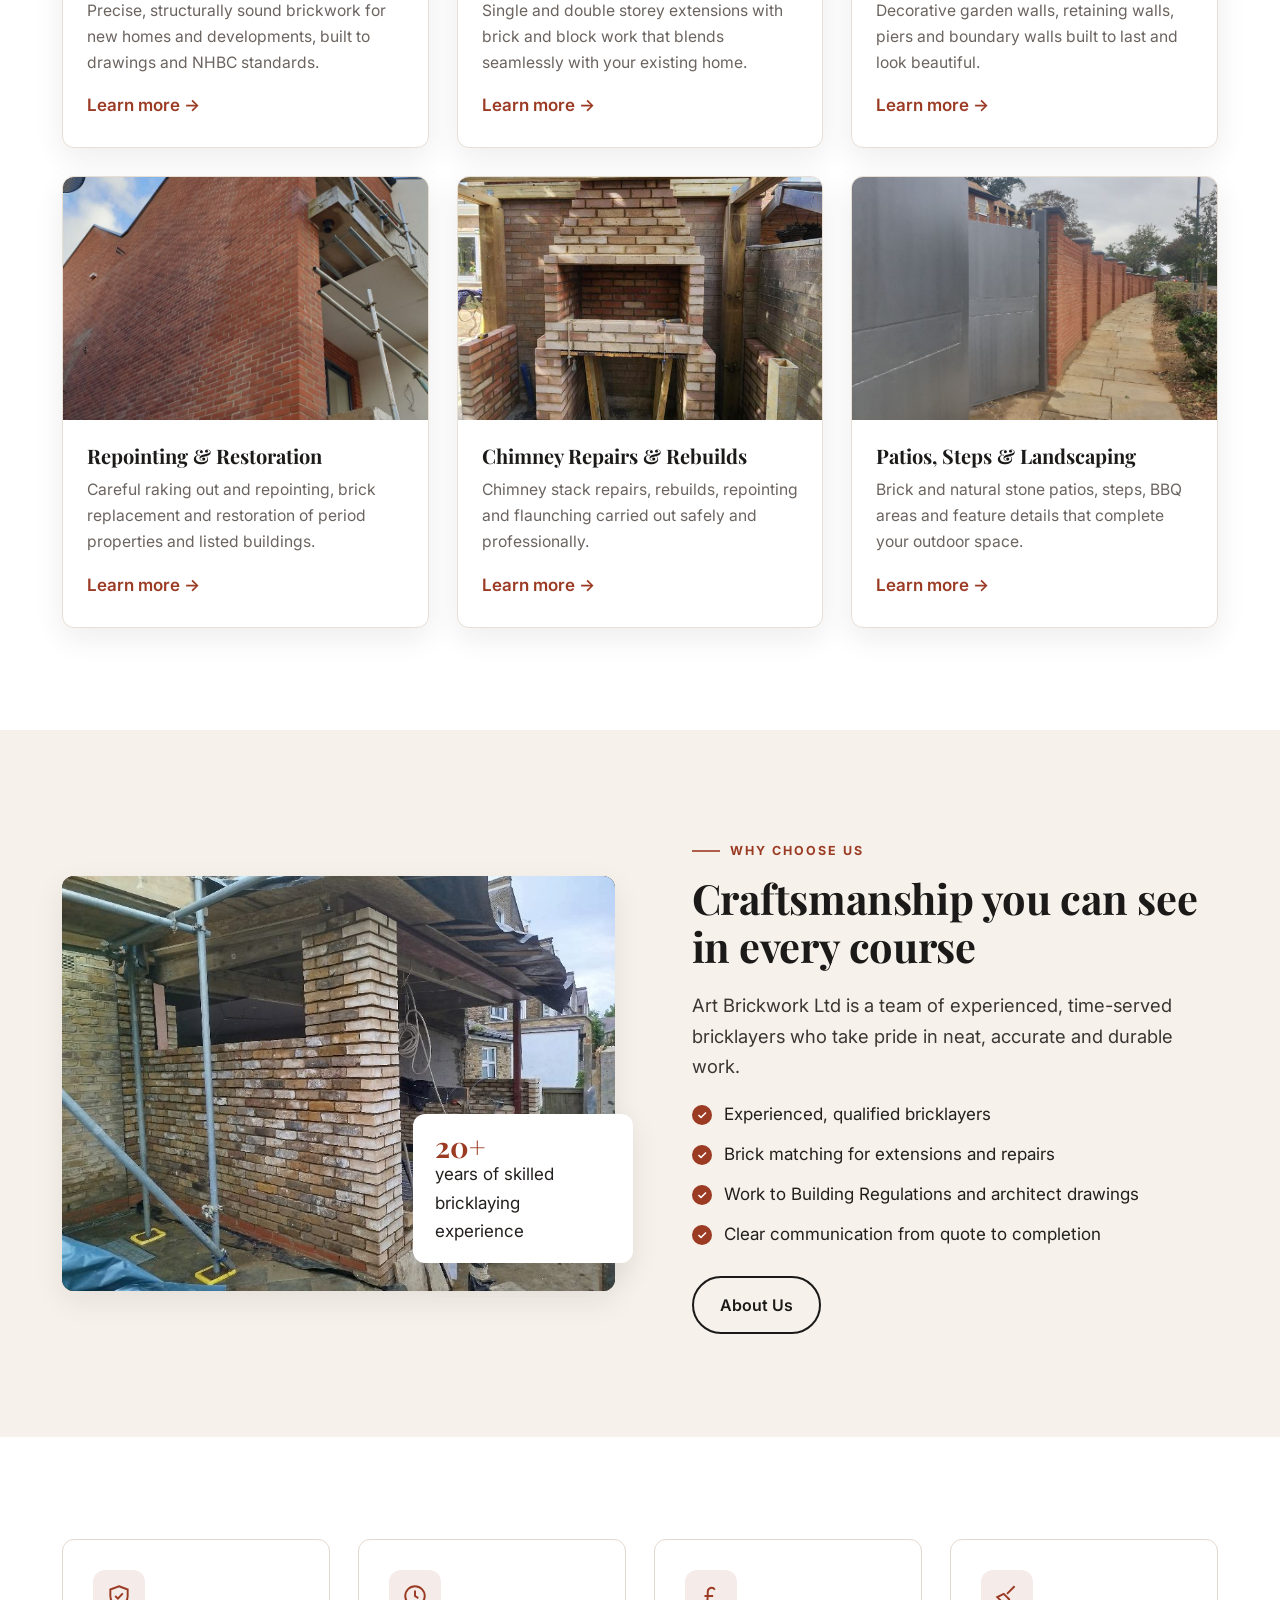
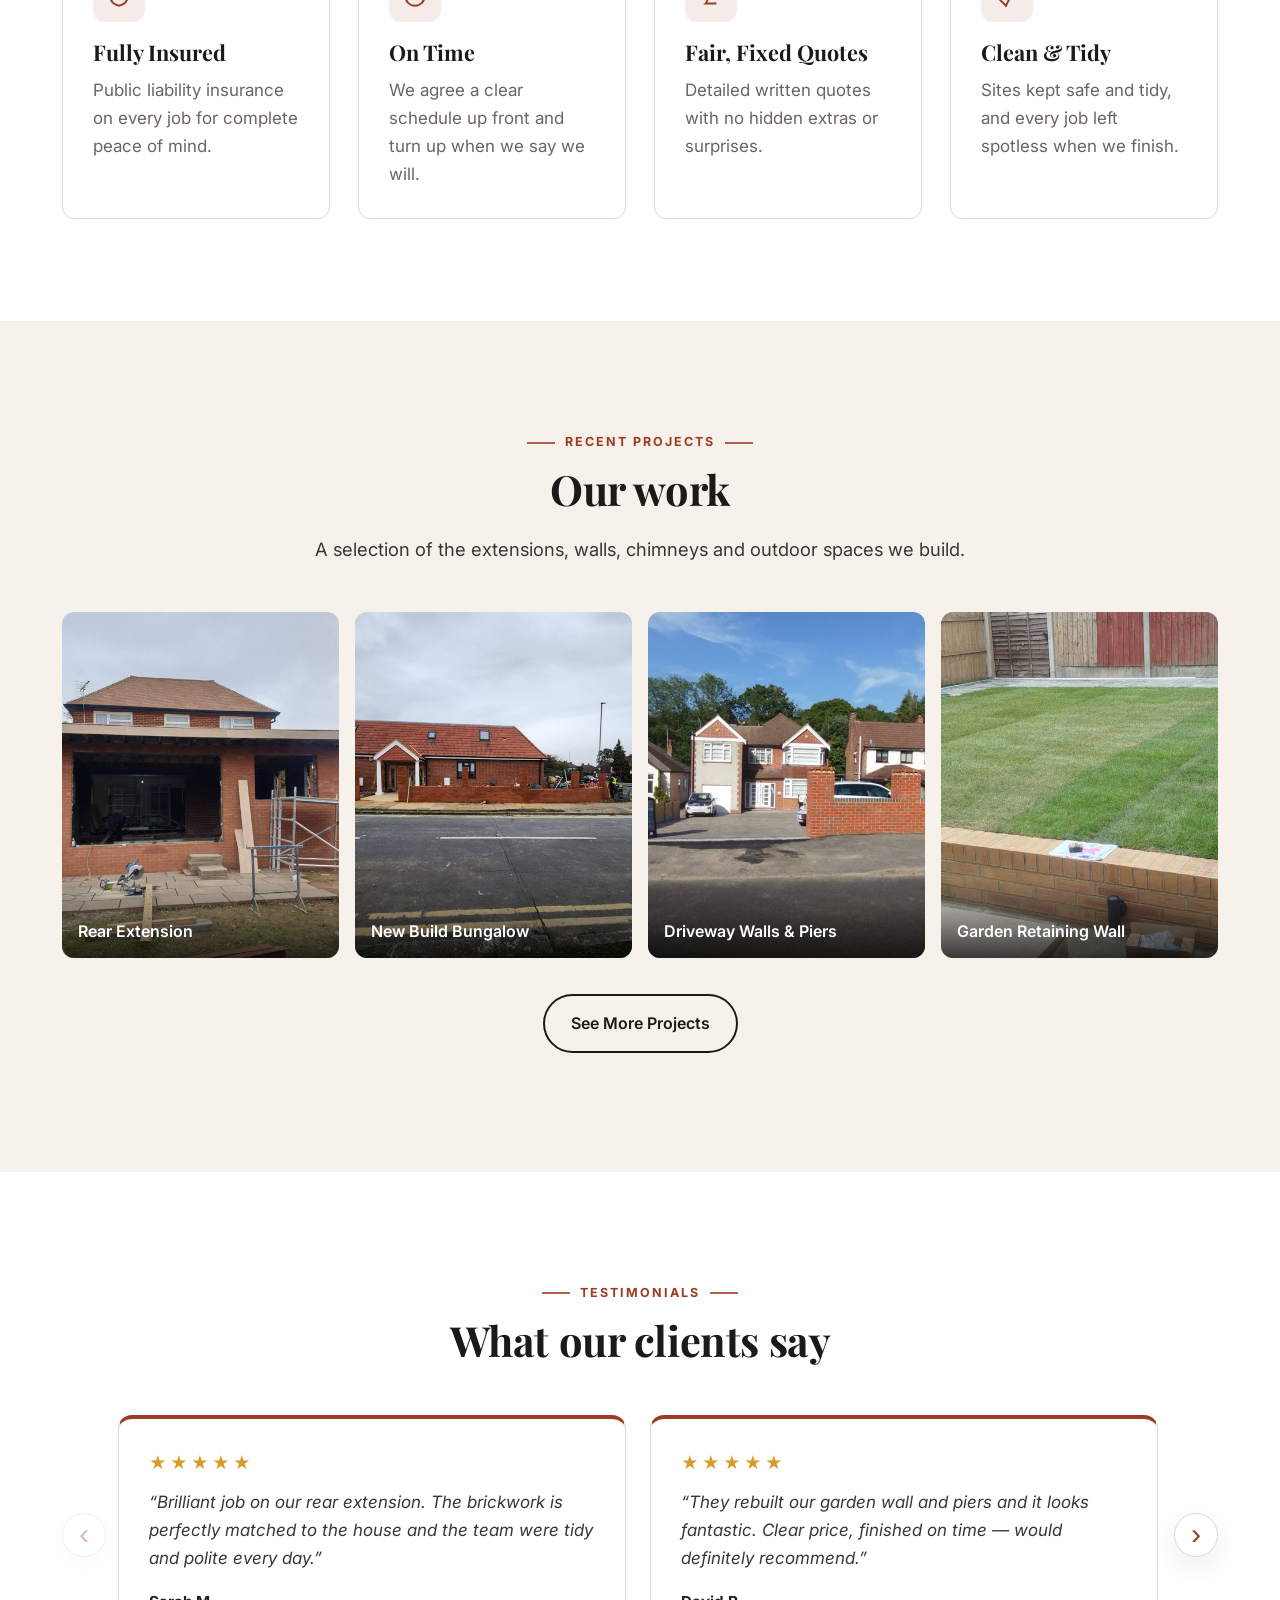
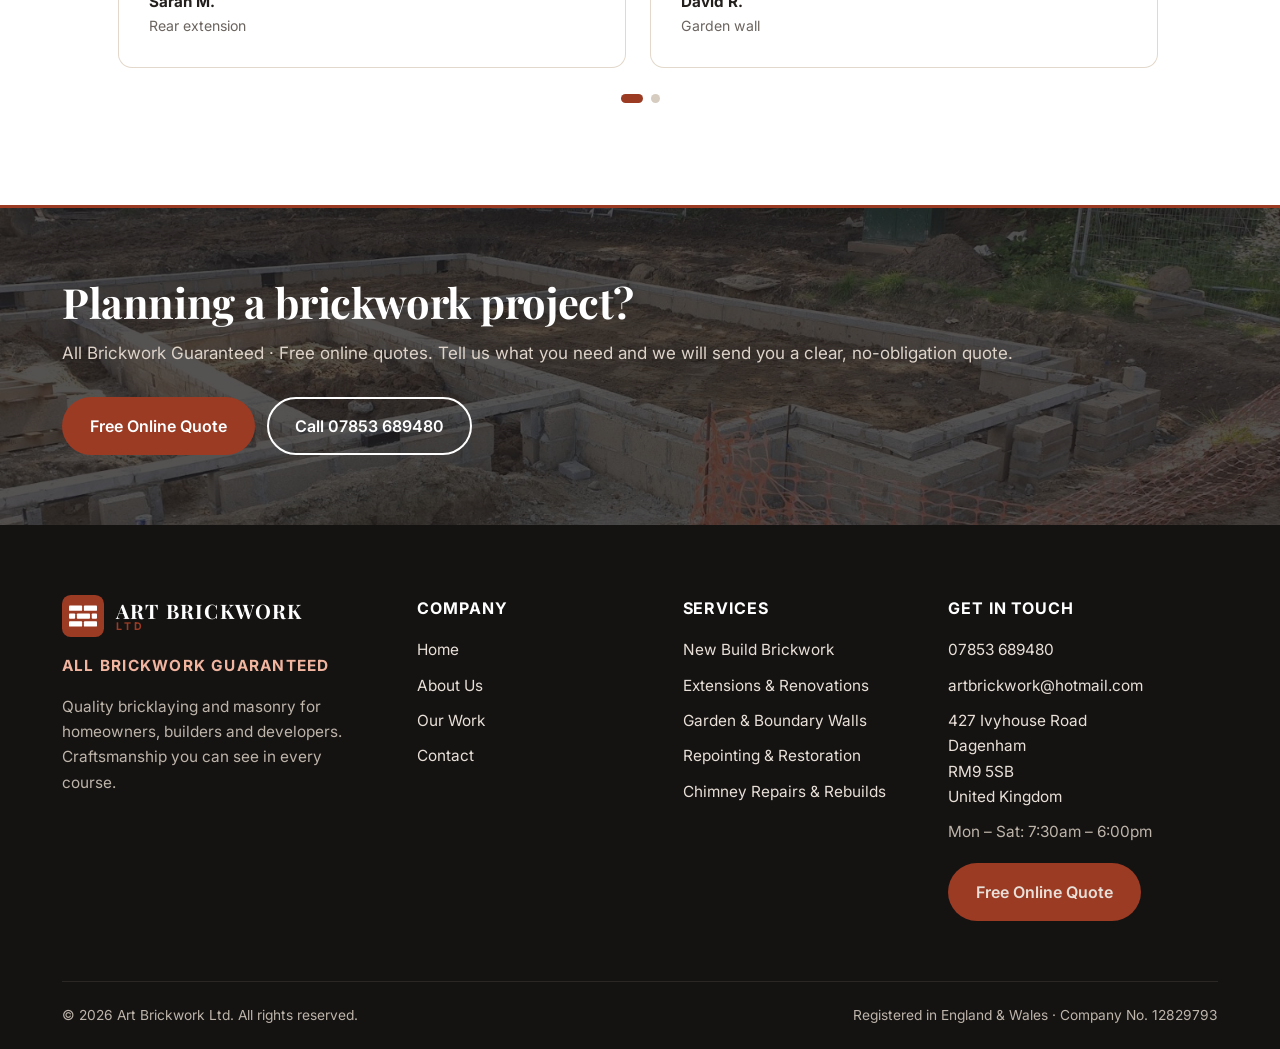
==== commit 9bfde468: "Add files via upload" ====
--- a/index.html
+++ b/index.html
@@ -24,7 +24,7 @@
 <link rel="preconnect" href="https://fonts.gstatic.com" crossorigin>
 <link rel="preconnect" href="https://images.unsplash.com">
 <link href="https://fonts.googleapis.com/css2?family=Inter:wght@400;500;600;700;800&family=Playfair+Display:wght@600;700&display=swap" rel="stylesheet">
-<link rel="stylesheet" href="/assets/css/style.css?v=7">
+<link rel="stylesheet" href="/assets/css/style.css?v=8">
 <script type="application/ld+json">{"@context": "https://schema.org", "@type": "HomeAndConstructionBusiness", "name": "Art Brickwork Ltd", "slogan": "All Brickwork Guaranteed", "url": "https://www.artbrickwork.co.uk/", "telephone": "+447853689480", "email": "artbrickwork@hotmail.com", "image": "https://www.artbrickwork.co.uk/assets/img/og-image.jpg", "address": {"@type": "PostalAddress", "streetAddress": "427 Ivyhouse Road", "addressLocality": "Dagenham", "postalCode": "RM9 5SB", "addressCountry": "GB"}, "identifier": {"@type": "PropertyValue", "propertyID": "Company Registration Number", "value": "12829793"}}</script>
 </head>
 <body>
@@ -39,7 +39,7 @@
   <nav class="nav" id="nav" aria-label="Main"><ul><li><a href="/" aria-current="page">Home</a></li><li><a href="/about">About Us</a></li><li><a href="/services">Services</a></li><li><a href="/our-work">Our Work</a></li><li><a class="btn btn-primary" href="/contact">Free Online Quote</a></li></ul></nav>
 </div></header>
 <main id="main">
-<section class="hero"><img class="bg" src="https://images.unsplash.com/photo-1626426535057-43d55f62993f?auto=format&fit=crop&w=2000&q=75" srcset="https://images.unsplash.com/photo-1626426535057-43d55f62993f?auto=format&fit=crop&w=800&q=75 800w, https://images.unsplash.com/photo-1626426535057-43d55f62993f?auto=format&fit=crop&w=2000&q=75 1600w" sizes="100vw" alt="Traditional London yellow stock brick house" fetchpriority="high">
+<section class="hero"><img class="bg" src="/assets/img/hero.jpg" srcset="/assets/img/hero-sm.jpg 900w, /assets/img/hero.jpg 2000w" sizes="100vw" width="2000" height="1500" alt="Curved red brick wall with piers and railings built by Art Brickwork Ltd" fetchpriority="high">
 <div class="container"><div class="hero-content">
   <span class="eyebrow">Art Brickwork Ltd · All Brickwork Guaranteed</span>
   <h1>Quality brickwork, built to last.</h1>
@@ -65,7 +65,7 @@
 <div class="card-body"><h3>Garden & Boundary Walls</h3><p>Decorative garden walls, retaining walls, piers and boundary walls built to last and look beautiful.</p><a class="more" href="/services#garden-boundary-walls">Learn more →</a></div></article>
 <article class="card reveal"><img src="/assets/img/work-13-sm.jpg" alt="Repointing & Restoration" loading="lazy">
 <div class="card-body"><h3>Repointing & Restoration</h3><p>Careful raking out and repointing, brick replacement and restoration of period properties and listed buildings.</p><a class="more" href="/services#repointing-restoration">Learn more →</a></div></article>
-<article class="card reveal"><img src="/assets/img/chimney-sm.jpg" alt="Chimney Repairs & Rebuilds" loading="lazy">
+<article class="card reveal"><img src="/assets/img/chimney-sm.jpg" alt="Brick fireplace and chimney built by Art Brickwork Ltd" loading="lazy">
 <div class="card-body"><h3>Chimney Repairs & Rebuilds</h3><p>Chimney stack repairs, rebuilds, repointing and flaunching carried out safely and professionally.</p><a class="more" href="/services#chimney-repairs-rebuilds">Learn more →</a></div></article>
 <article class="card reveal"><img src="/assets/img/work-14-sm.jpg" alt="Patios, Steps & Landscaping" loading="lazy">
 <div class="card-body"><h3>Patios, Steps & Landscaping</h3><p>Brick and natural stone patios, steps, BBQ areas and feature details that complete your outdoor space.</p><a class="more" href="/services#patios-steps-landscaping">Learn more →</a></div></article></div>
@@ -85,7 +85,7 @@
 
 <section class="section alt"><div class="container">
   <div class="section-head"><span class="eyebrow">Recent projects</span><h2>Our work</h2><p class="lead">A selection of the extensions, walls, chimneys and outdoor spaces we build.</p></div>
-  <div class="gallery preview"><figure class="reveal"><img src="/assets/img/work-09-sm.jpg" alt="Two-Storey Build" loading="lazy"><figcaption>Two-Storey Build</figcaption></figure><figure class="reveal"><img src="/assets/img/work-11-sm.jpg" alt="Front Garden Walls & Piers" loading="lazy"><figcaption>Front Garden Walls & Piers</figcaption></figure><figure class="reveal"><img src="/assets/img/work-08-sm.jpg" alt="Blockwork Foundations" loading="lazy"><figcaption>Blockwork Foundations</figcaption></figure><figure class="reveal"><img src="/assets/img/work-01-sm.jpg" alt="New Build Development" loading="lazy"><figcaption>New Build Development</figcaption></figure></div>
+  <div class="gallery preview"><figure class="reveal"><img src="/assets/img/proj-01-sm.jpg" alt="Rear Extension" loading="lazy"><figcaption>Rear Extension</figcaption></figure><figure class="reveal"><img src="/assets/img/proj-14-sm.jpg" alt="New Build Bungalow" loading="lazy"><figcaption>New Build Bungalow</figcaption></figure><figure class="reveal"><img src="/assets/img/proj-25-sm.jpg" alt="Driveway Walls & Piers" loading="lazy"><figcaption>Driveway Walls & Piers</figcaption></figure><figure class="reveal"><img src="/assets/img/proj-34-sm.jpg" alt="Garden Retaining Wall" loading="lazy"><figcaption>Garden Retaining Wall</figcaption></figure></div>
   <p class="center" style="margin-top:36px"><a class="btn btn-dark" href="/our-work">See More Projects</a></p>
 </div></section>
 
--- a/assets/css/style.css
+++ b/assets/css/style.css
@@ -60,7 +60,7 @@
 
 /* Hero */
 .hero{position:relative;min-height:min(88vh,760px);display:flex;align-items:center;color:#fff;overflow:hidden;background:#2a2421}
-.hero img.bg{position:absolute;inset:0;width:100%;height:100%;object-fit:cover;object-position:60% 78%}
+.hero img.bg{position:absolute;inset:0;width:100%;height:100%;object-fit:cover;object-position:65% 60%}
 .hero::after{content:"";position:absolute;inset:0;background:linear-gradient(100deg,rgba(20,16,14,.85) 0%,rgba(20,16,14,.55) 40%,rgba(20,16,14,.05) 100%)}
 .hero .container{position:relative;z-index:2}
 .hero-content{max-width:680px;padding:80px 0}
@@ -401,3 +401,7 @@
   .form-card{padding:24px 18px}
   .filters{gap:8px}
 }
+
+.videos{display:flex;flex-wrap:wrap;gap:24px;justify-content:center}
+.videos figure{margin:0;width:min(100%,340px);border-radius:14px;overflow:hidden;background:#000;box-shadow:0 12px 30px rgba(0,0,0,.18)}
+.videos video{display:block;width:100%;aspect-ratio:9/16;object-fit:cover;background:#000}
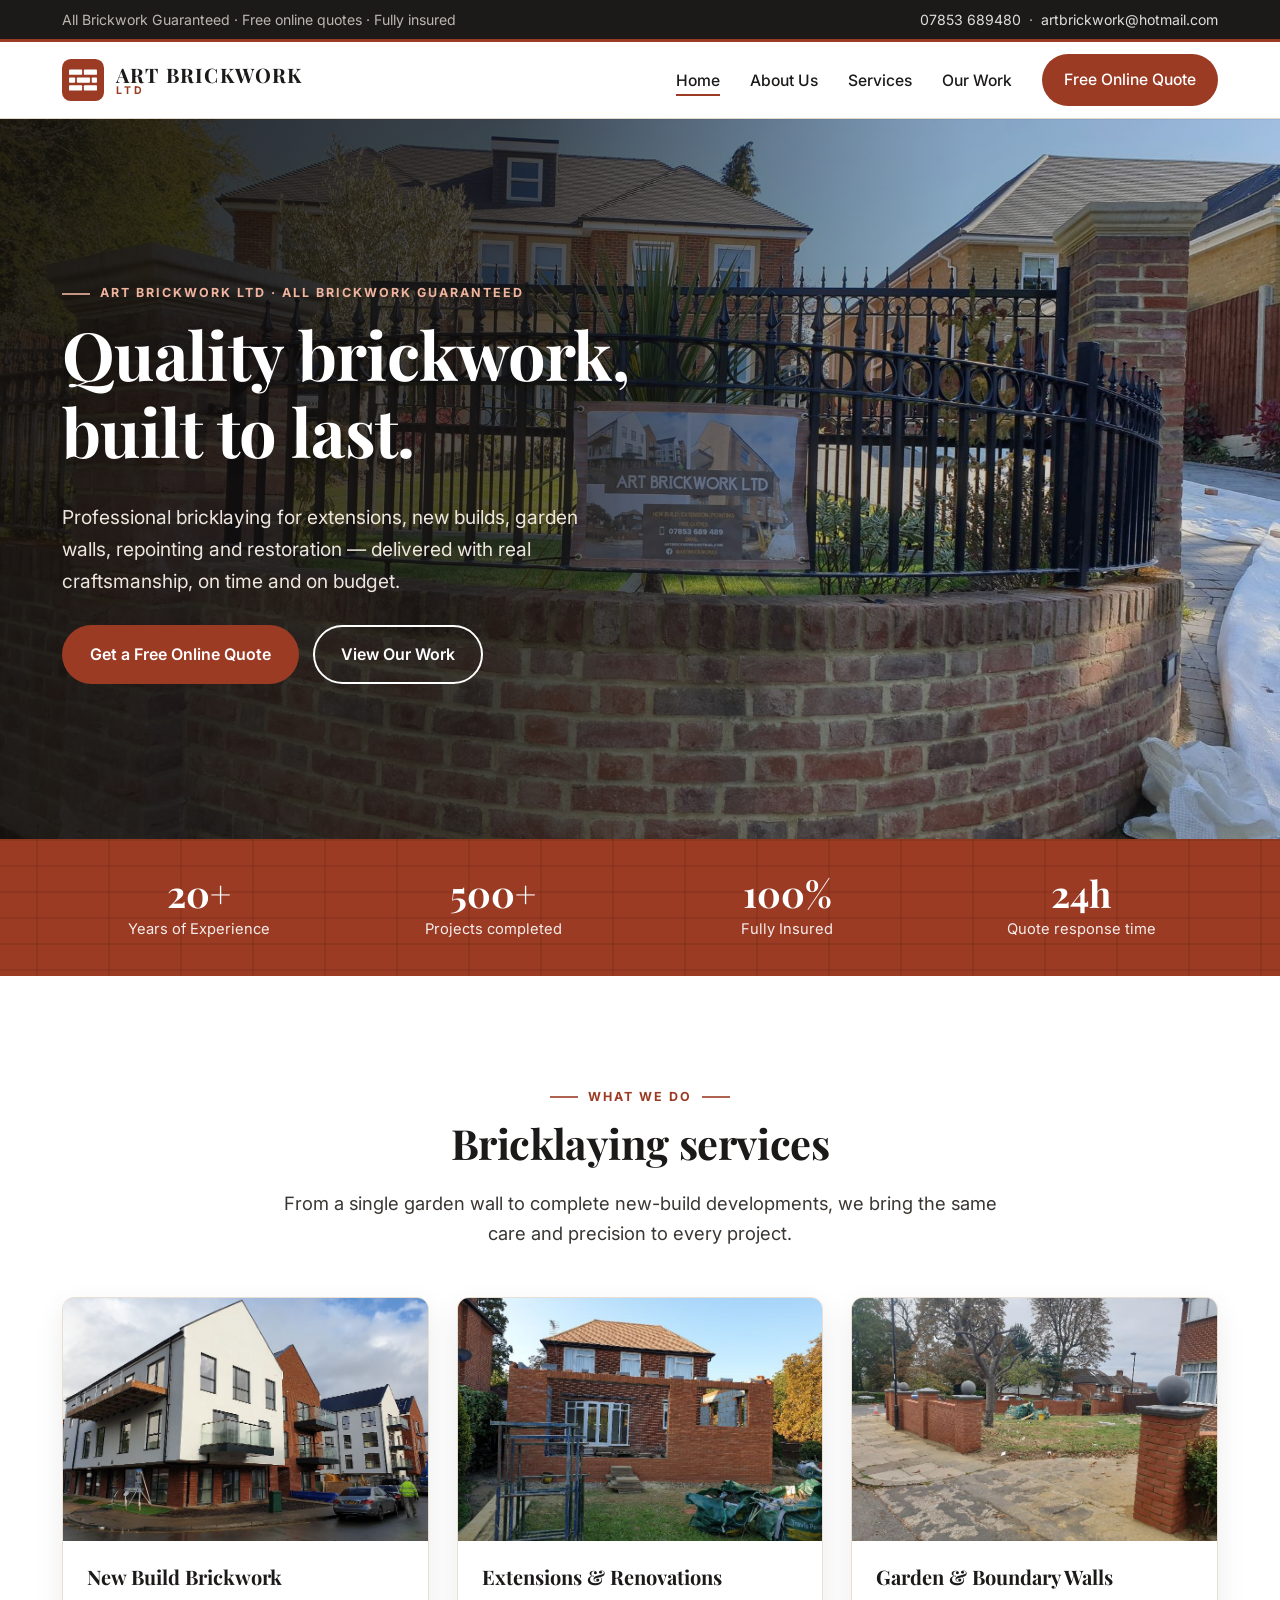
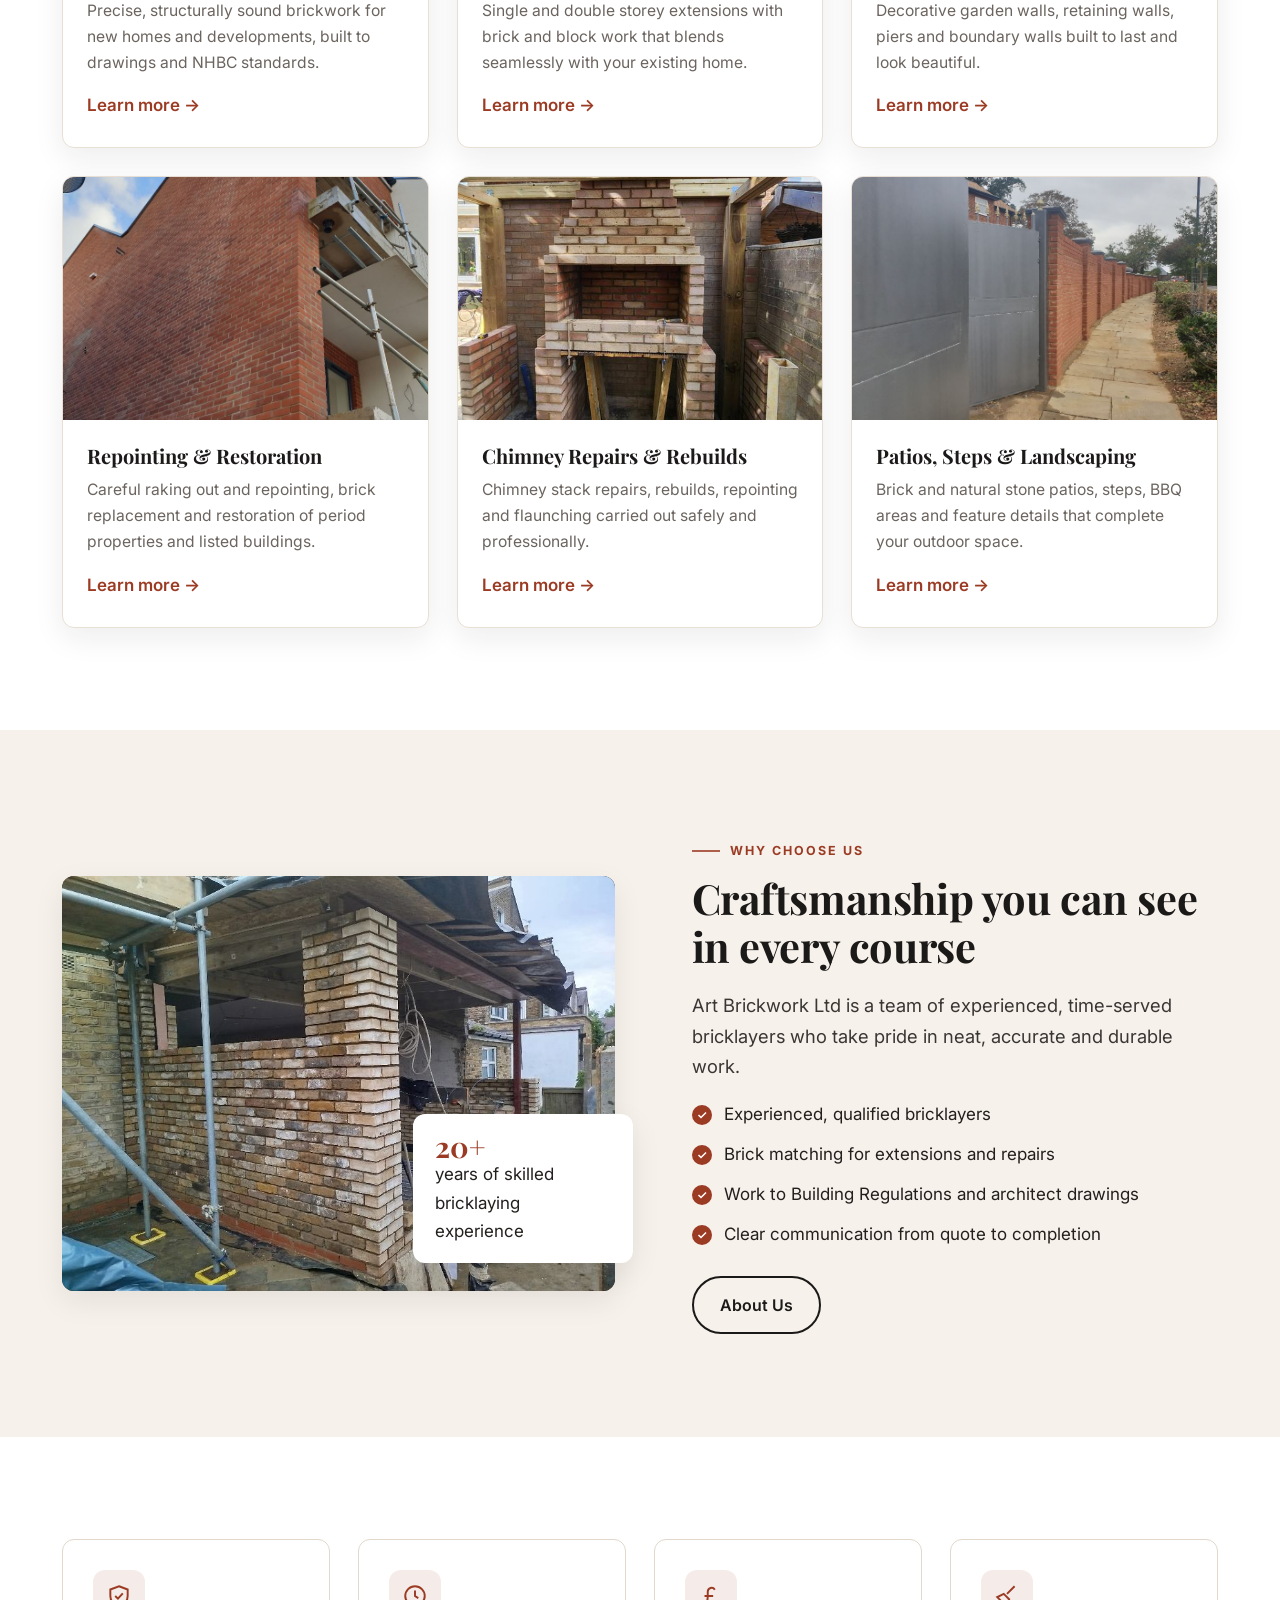
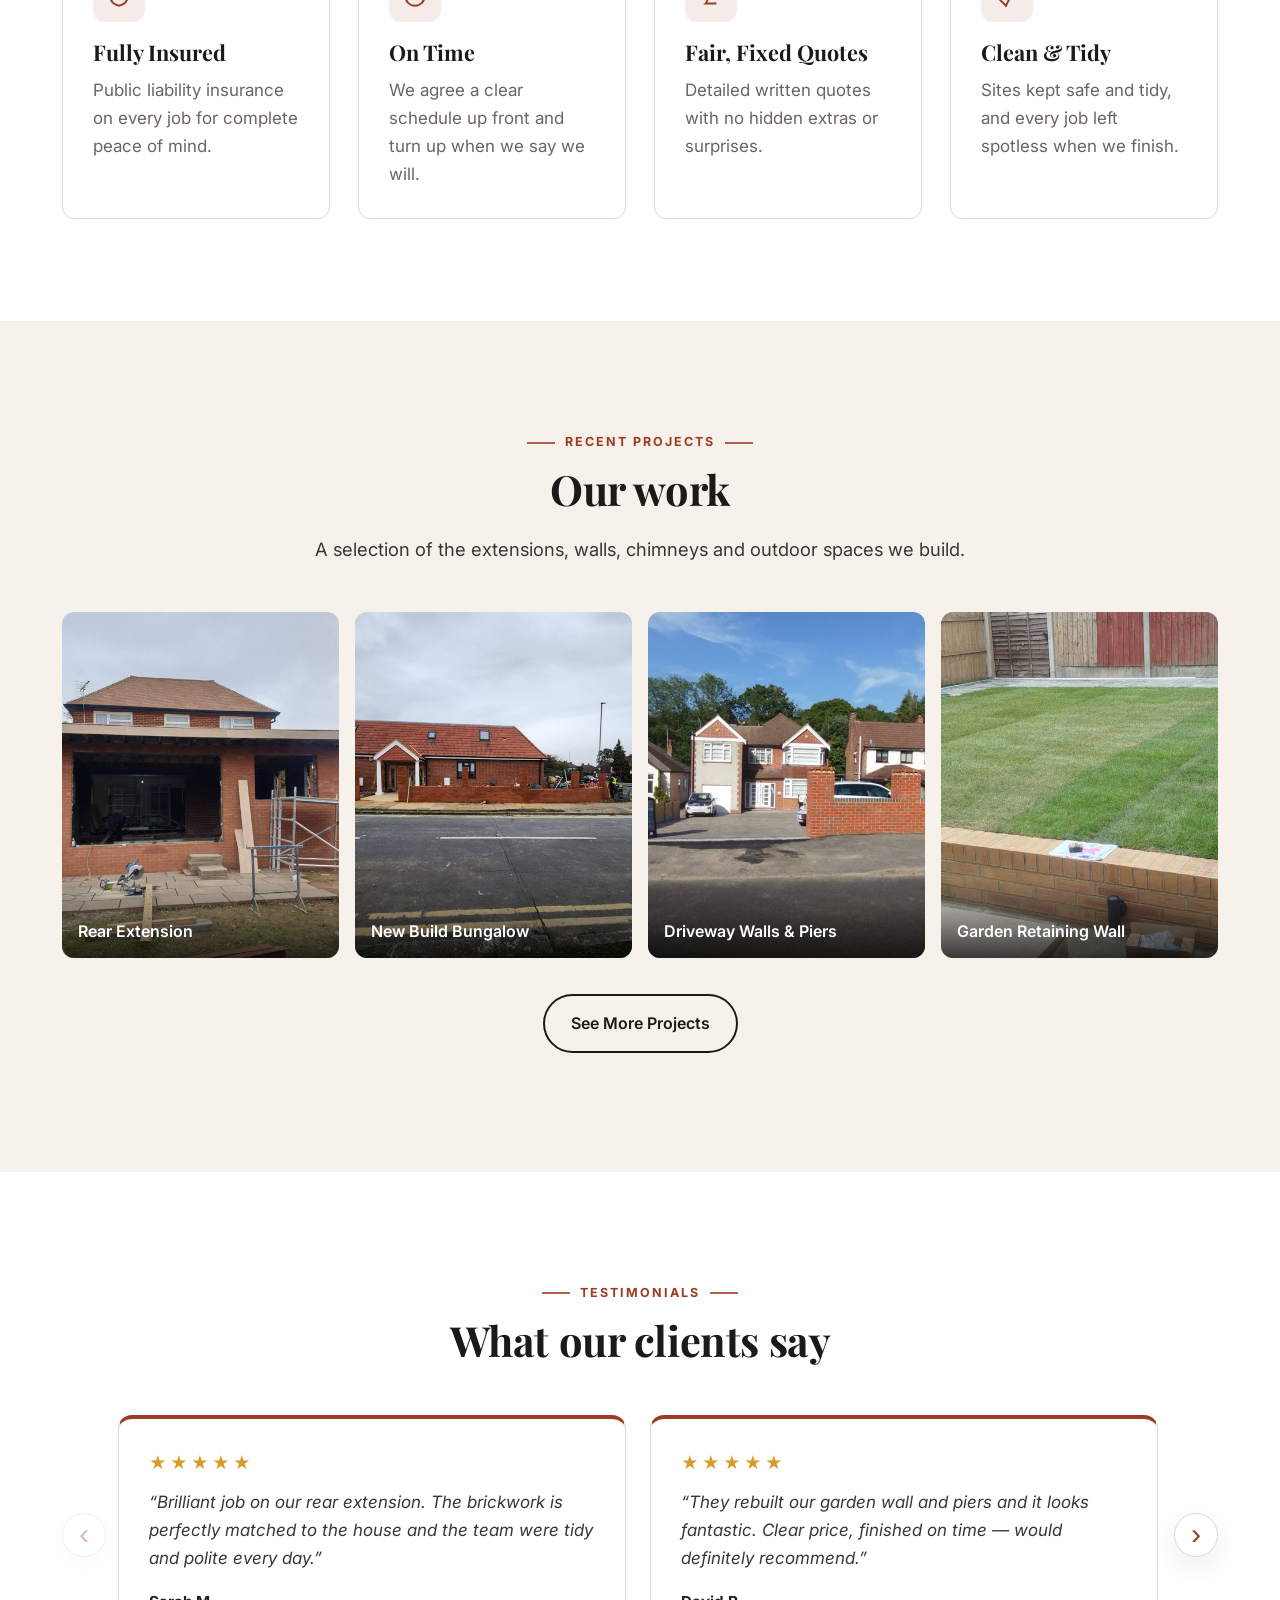
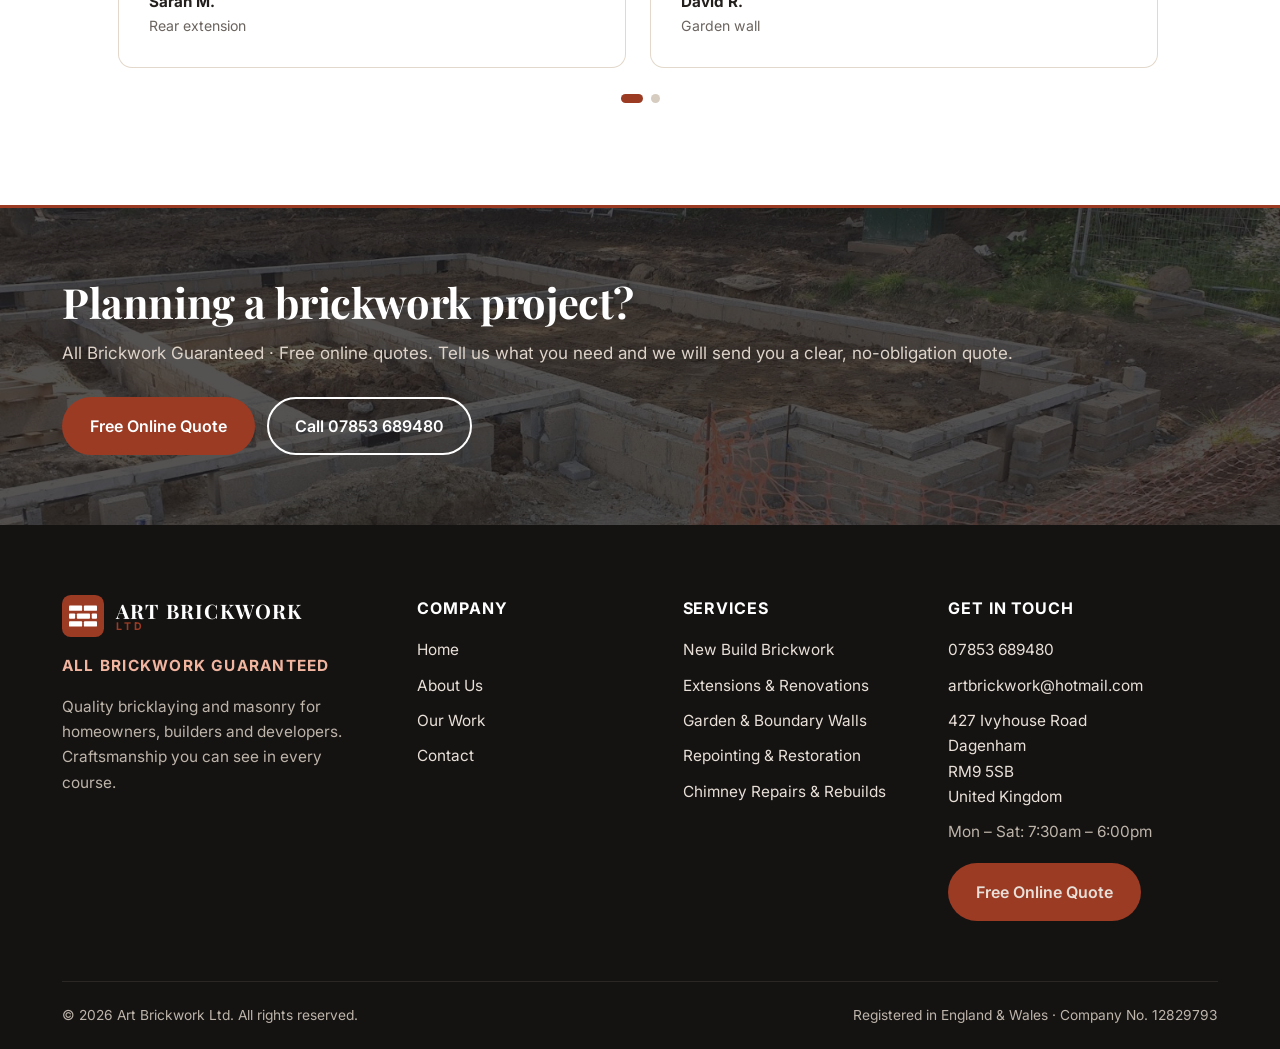
==== commit 63630169: "Add files via upload" ====
--- a/index.html
+++ b/index.html
@@ -65,7 +65,7 @@
 <div class="card-body"><h3>Garden & Boundary Walls</h3><p>Decorative garden walls, retaining walls, piers and boundary walls built to last and look beautiful.</p><a class="more" href="/services#garden-boundary-walls">Learn more →</a></div></article>
 <article class="card reveal"><img src="/assets/img/work-13-sm.jpg" alt="Repointing & Restoration" loading="lazy">
 <div class="card-body"><h3>Repointing & Restoration</h3><p>Careful raking out and repointing, brick replacement and restoration of period properties and listed buildings.</p><a class="more" href="/services#repointing-restoration">Learn more →</a></div></article>
-<article class="card reveal"><img src="/assets/img/chimney-sm.jpg" alt="Brick fireplace and chimney built by Art Brickwork Ltd" loading="lazy">
+<article class="card reveal"><img src="/assets/img/proj-33-sm.jpg" alt="Brick fireplace and chimney built by Art Brickwork Ltd" loading="lazy">
 <div class="card-body"><h3>Chimney Repairs & Rebuilds</h3><p>Chimney stack repairs, rebuilds, repointing and flaunching carried out safely and professionally.</p><a class="more" href="/services#chimney-repairs-rebuilds">Learn more →</a></div></article>
 <article class="card reveal"><img src="/assets/img/work-14-sm.jpg" alt="Patios, Steps & Landscaping" loading="lazy">
 <div class="card-body"><h3>Patios, Steps & Landscaping</h3><p>Brick and natural stone patios, steps, BBQ areas and feature details that complete your outdoor space.</p><a class="more" href="/services#patios-steps-landscaping">Learn more →</a></div></article></div>
